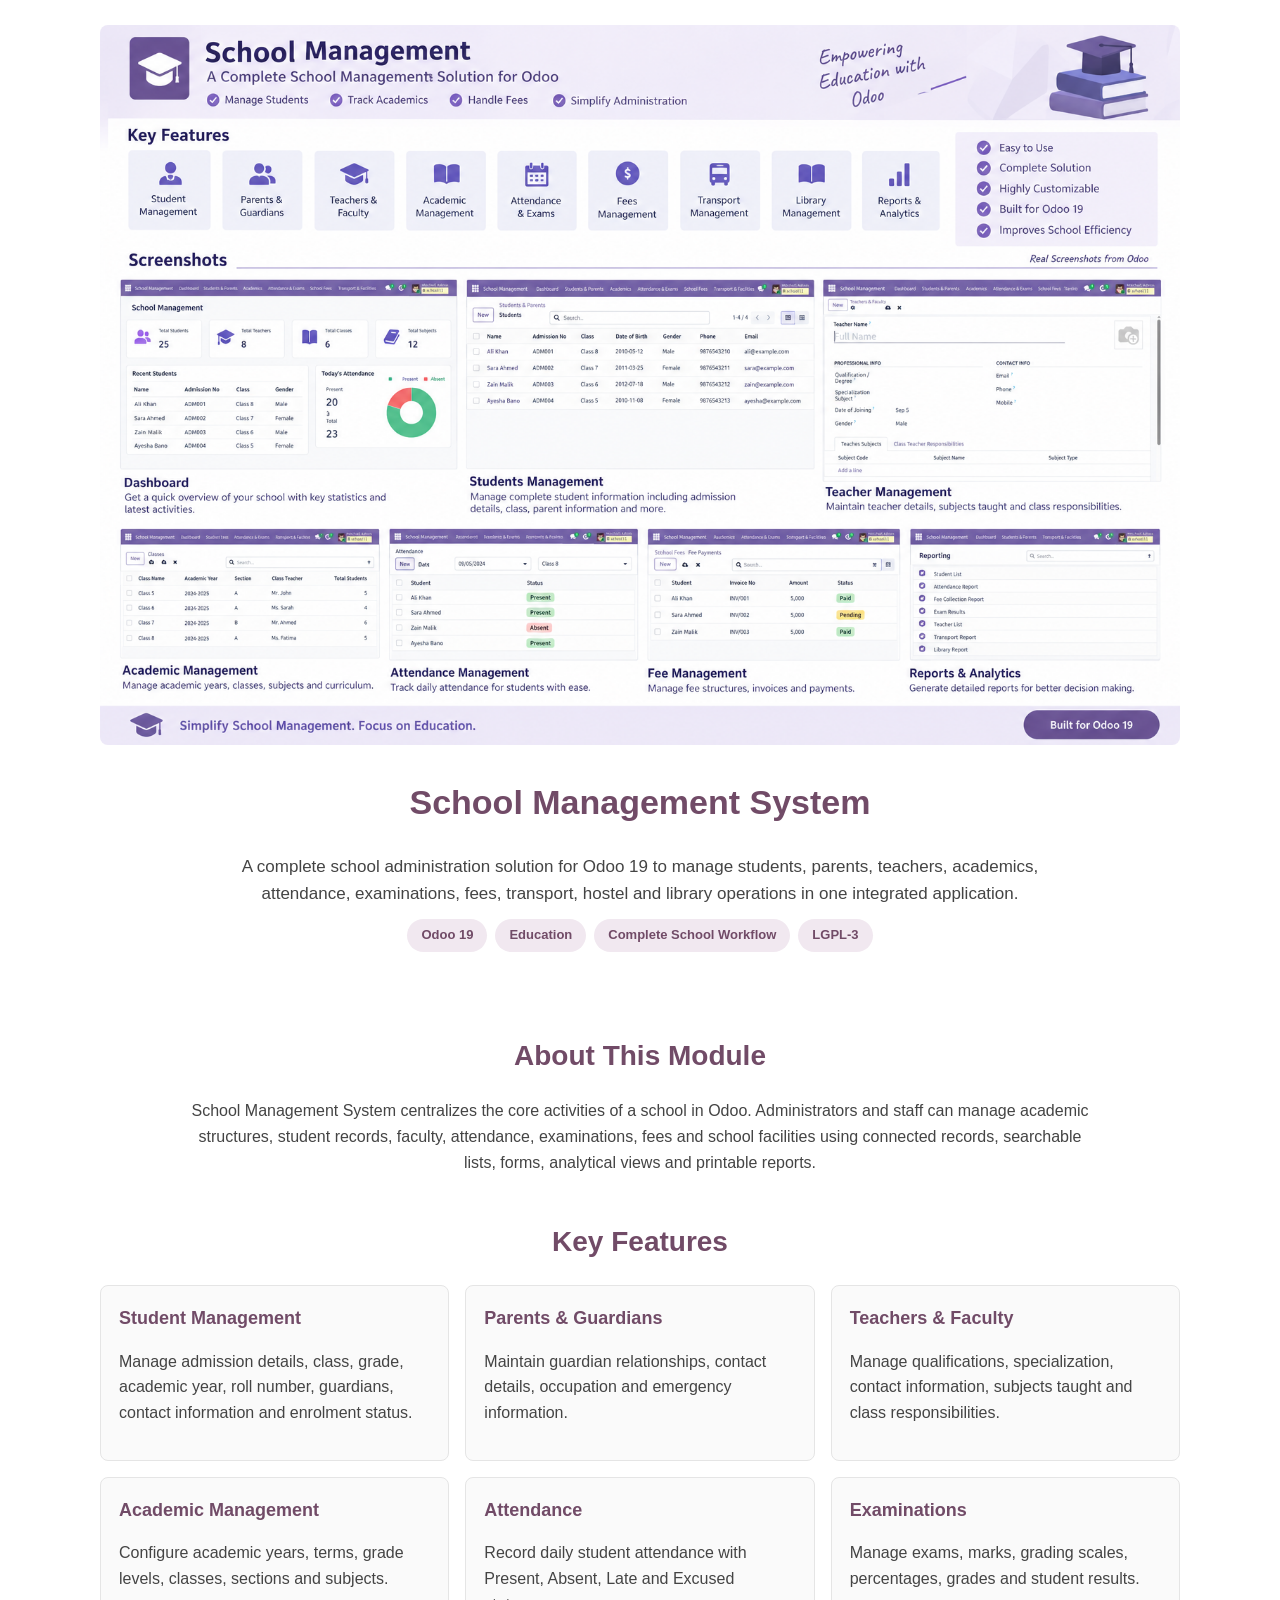
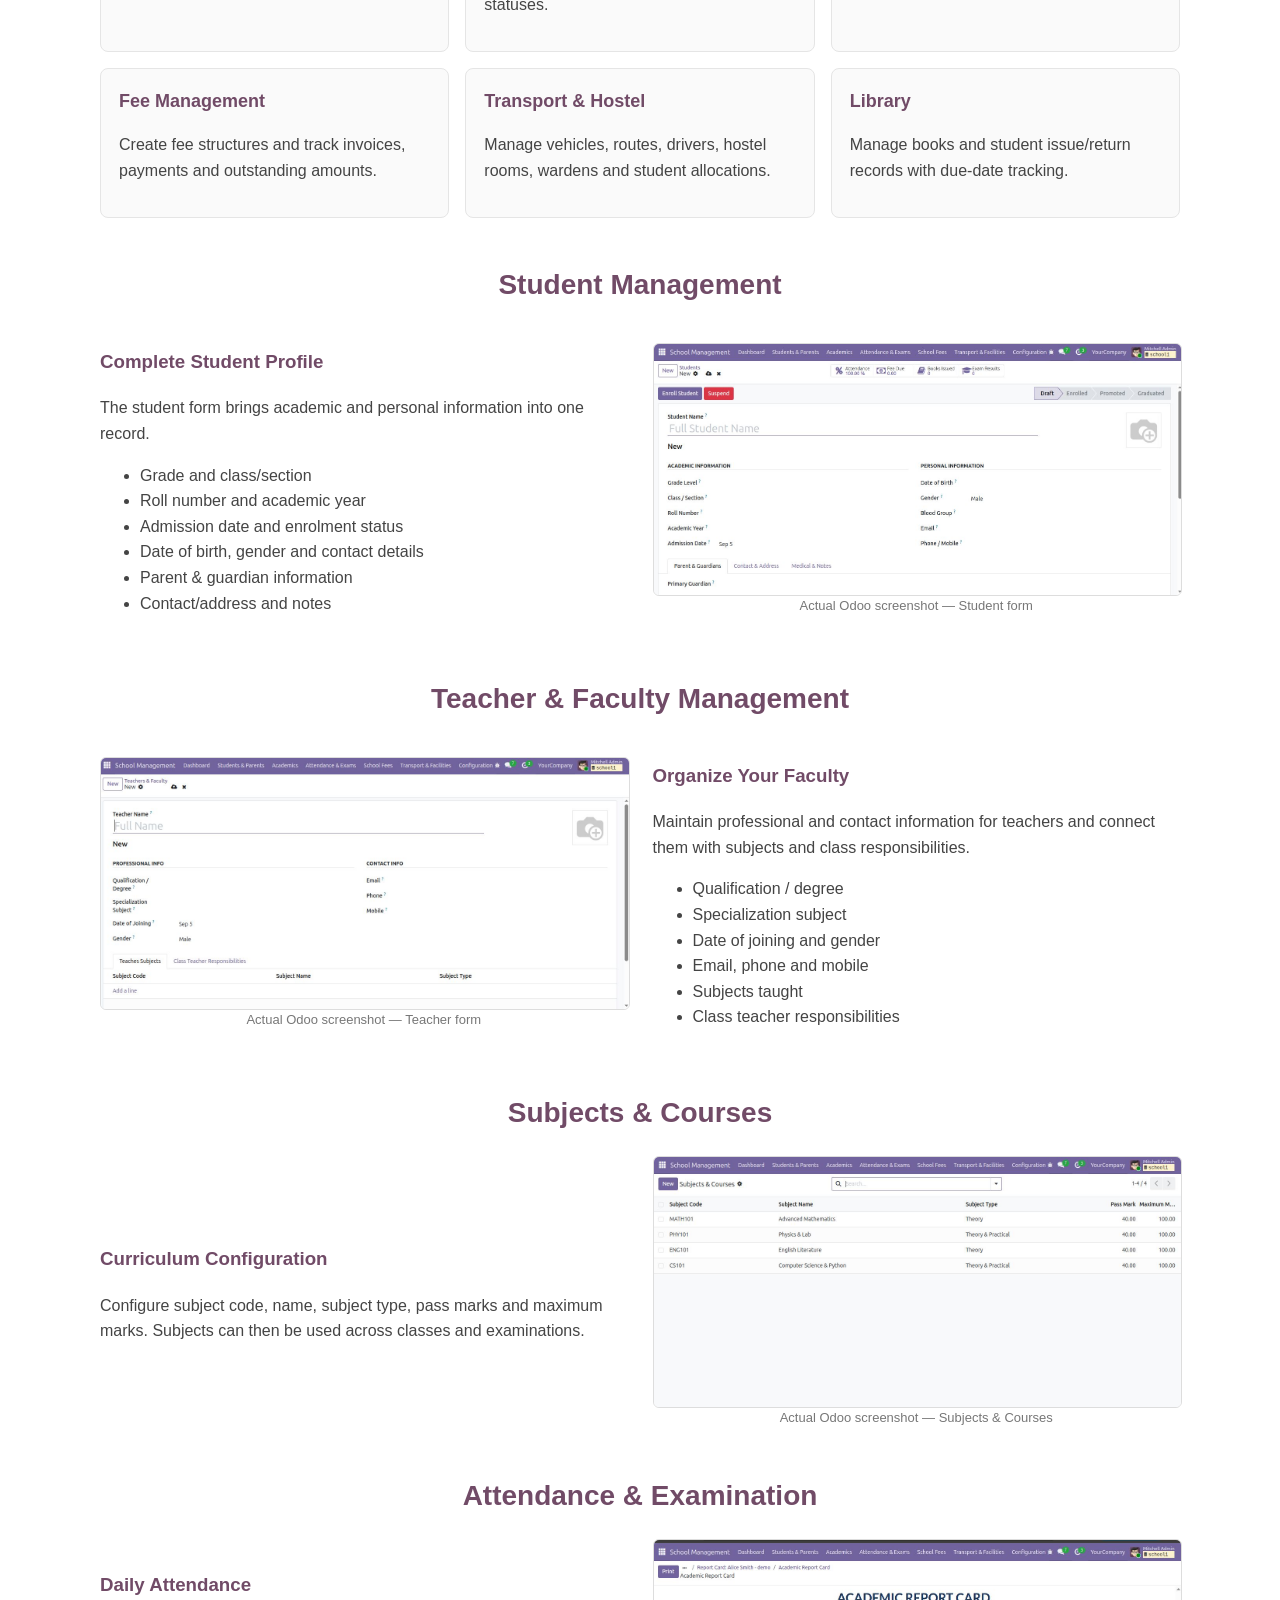
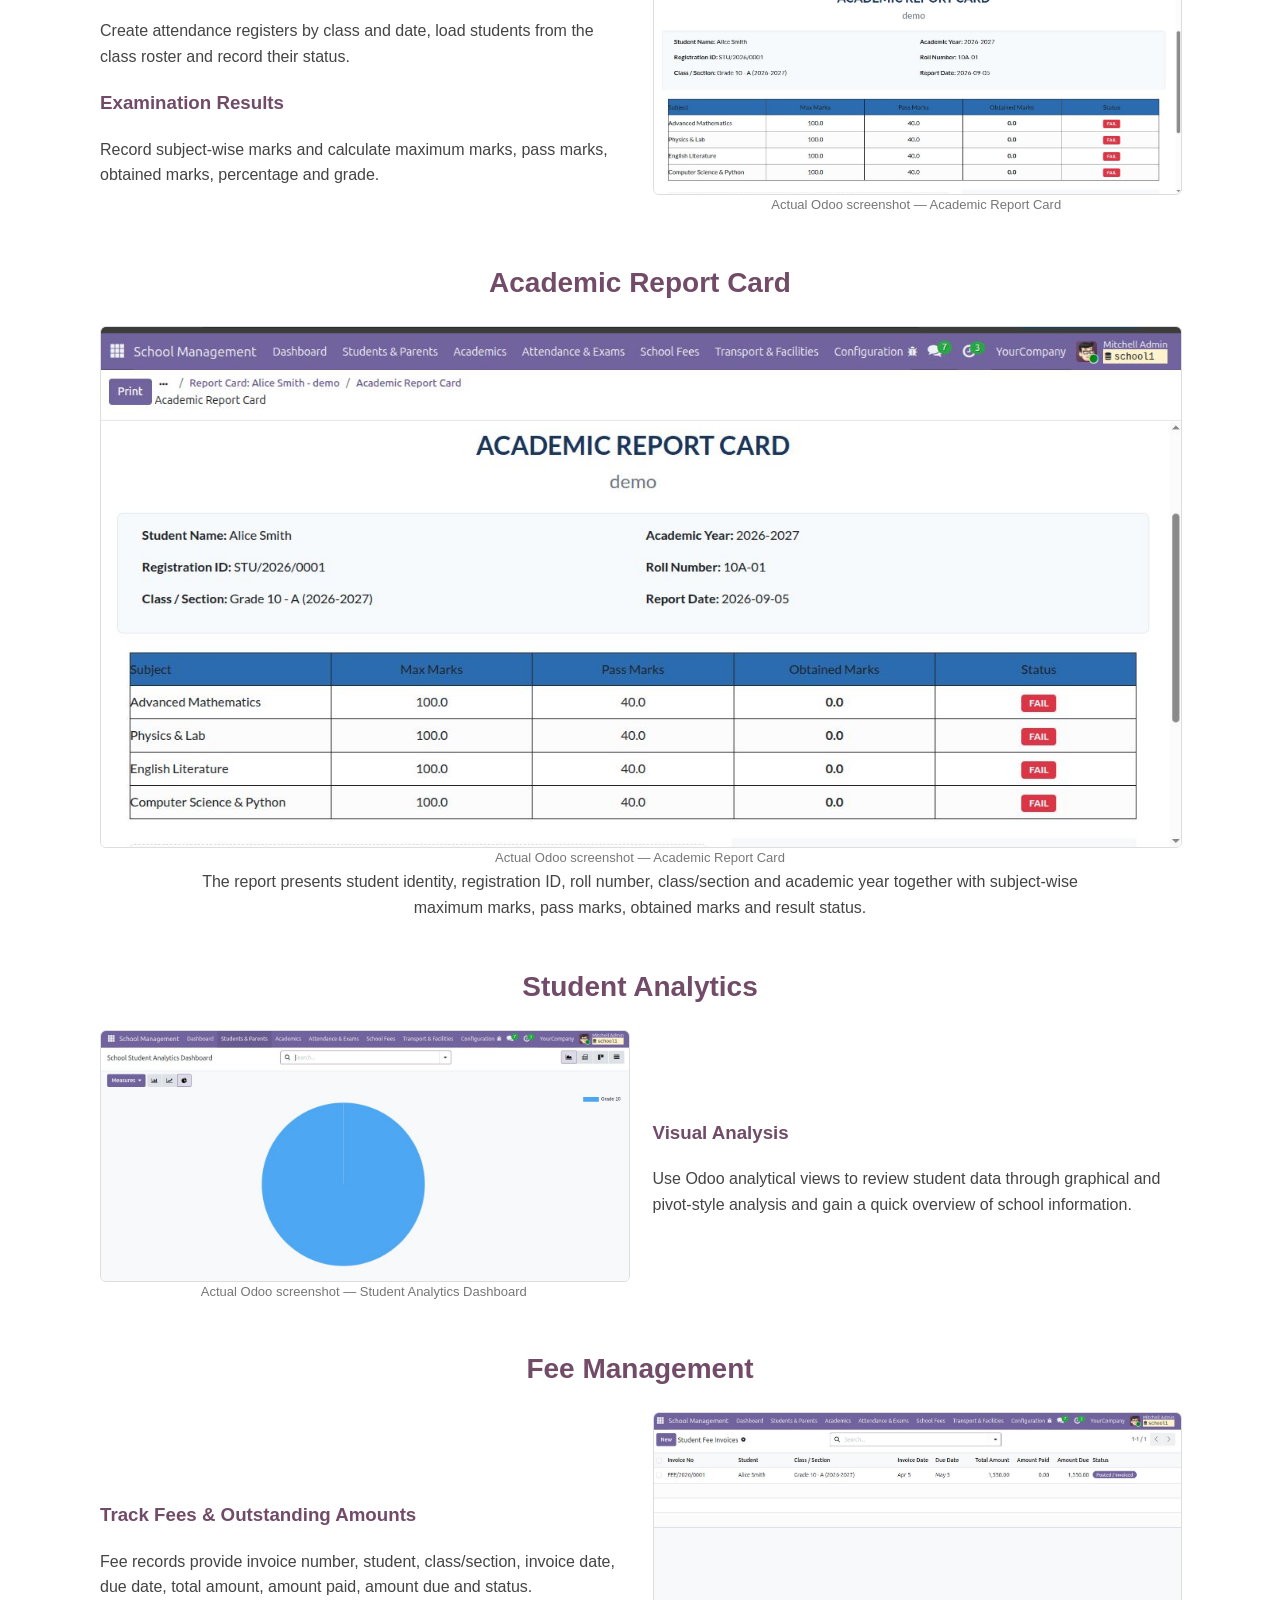
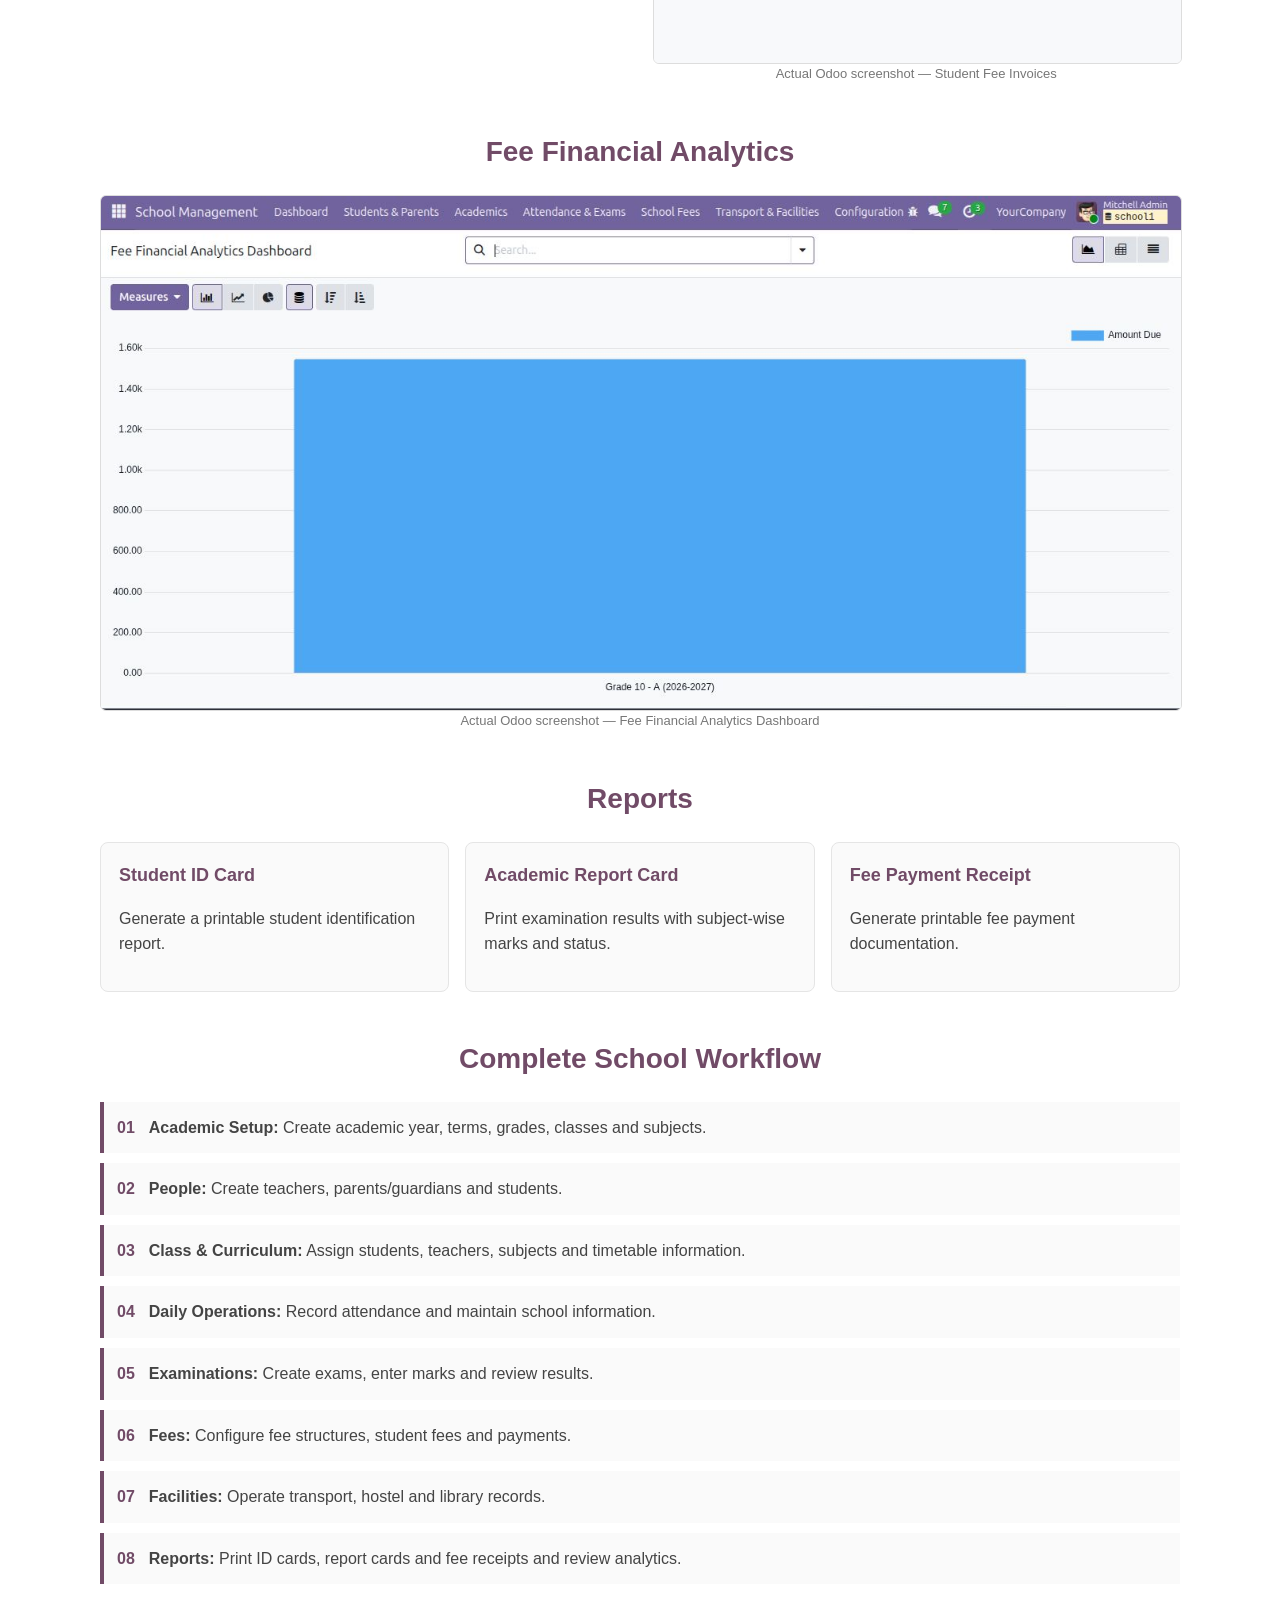
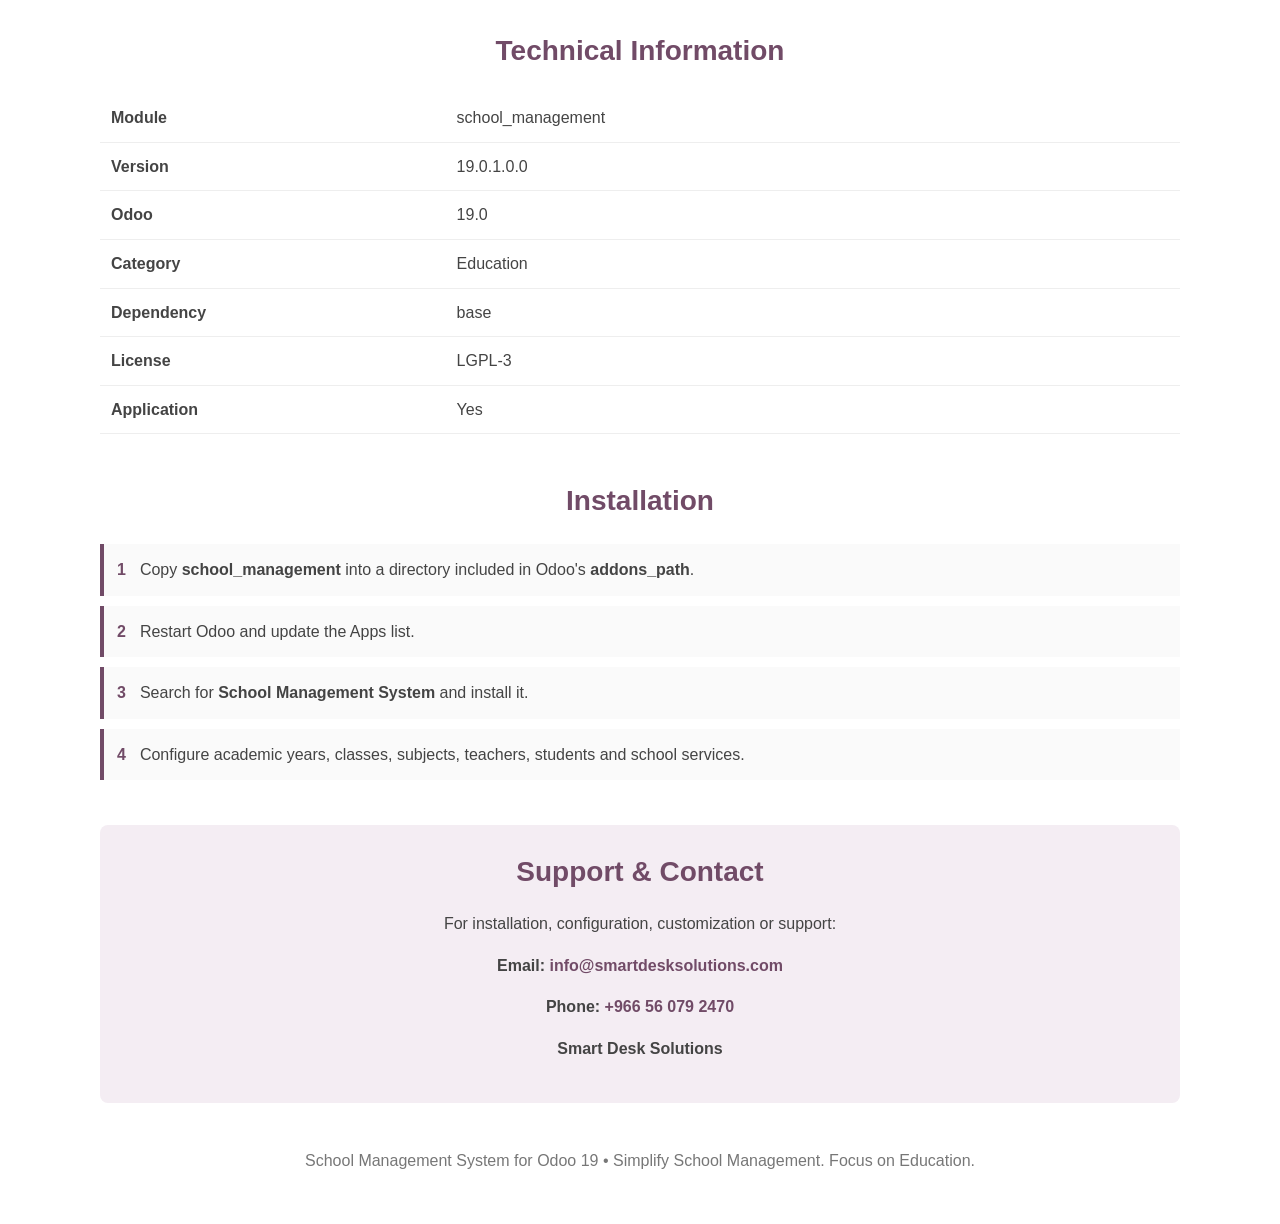
==== static/description/index.html @ 6a93946b "Update school management module" ====
<!DOCTYPE html>
<html><head><meta charset="UTF-8"><meta name="viewport" content="width=device-width,initial-scale=1">
<title>School Management System | Odoo 19</title>
<style>
body{margin:0;background:#fff;color:#444;font-family:Arial,sans-serif;line-height:1.6}.page{max-width:1080px;margin:auto;padding:0 18px}
.hero{text-align:center;padding:25px 0}.hero img{width:100%;border-radius:8px}.hero h1,h2,h3{color:#714b67}.hero h1{font-size:34px}.hero p{font-size:17px;max-width:850px;margin:auto}
.badge{display:inline-block;background:#f1e8f0;color:#714b67;padding:6px 14px;border-radius:20px;margin:12px 4px;font-weight:bold;font-size:13px}
h2{text-align:center;font-size:28px;margin:45px 0 20px}.intro{text-align:center;max-width:900px;margin:auto}
.grid{display:grid;grid-template-columns:repeat(3,1fr);gap:16px}.card{background:#fafafa;border:1px solid #e5e5e5;border-radius:8px;padding:18px}.card h3{font-size:18px;margin:0 0 6px}
.two{display:grid;grid-template-columns:1fr 1fr;gap:25px;align-items:center}.shot{width:100%;border:1px solid #ddd;border-radius:6px;display:block}.caption{text-align:center;color:#777;font-size:13px}
.step{display:flex;gap:14px;background:#fafafa;border-left:4px solid #714b67;padding:13px;margin:10px 0}.num{color:#714b67;font-weight:bold}
table{width:100%;border-collapse:collapse}td{padding:11px;border-bottom:1px solid #eee}td:first-child{font-weight:bold;width:32%}
.contact{background:#f4edf3;text-align:center;border-radius:8px;padding:25px;margin:45px 0}.contact a{color:#714b67;font-weight:bold;text-decoration:none}
@media(max-width:750px){.grid,.two{grid-template-columns:1fr}}
</style></head><body><div class="page">

<div class="hero">
<img src="banner.png" alt="School Management System">
<h1>School Management System</h1>
<p>A complete school administration solution for Odoo 19 to manage students, parents, teachers, academics, attendance, examinations, fees, transport, hostel and library operations in one integrated application.</p>
<span class="badge">Odoo 19</span><span class="badge">Education</span><span class="badge">Complete School Workflow</span><span class="badge">LGPL-3</span>
</div>

<h2>About This Module</h2>
<p class="intro">School Management System centralizes the core activities of a school in Odoo. Administrators and staff can manage academic structures, student records, faculty, attendance, examinations, fees and school facilities using connected records, searchable lists, forms, analytical views and printable reports.</p>

<h2>Key Features</h2>
<div class="grid">
<div class="card"><h3>Student Management</h3><p>Manage admission details, class, grade, academic year, roll number, guardians, contact information and enrolment status.</p></div>
<div class="card"><h3>Parents & Guardians</h3><p>Maintain guardian relationships, contact details, occupation and emergency information.</p></div>
<div class="card"><h3>Teachers & Faculty</h3><p>Manage qualifications, specialization, contact information, subjects taught and class responsibilities.</p></div>
<div class="card"><h3>Academic Management</h3><p>Configure academic years, terms, grade levels, classes, sections and subjects.</p></div>
<div class="card"><h3>Attendance</h3><p>Record daily student attendance with Present, Absent, Late and Excused statuses.</p></div>
<div class="card"><h3>Examinations</h3><p>Manage exams, marks, grading scales, percentages, grades and student results.</p></div>
<div class="card"><h3>Fee Management</h3><p>Create fee structures and track invoices, payments and outstanding amounts.</p></div>
<div class="card"><h3>Transport & Hostel</h3><p>Manage vehicles, routes, drivers, hostel rooms, wardens and student allocations.</p></div>
<div class="card"><h3>Library</h3><p>Manage books and student issue/return records with due-date tracking.</p></div>
</div>

<h2>Student Management</h2><div class="two"><div><h3>Complete Student Profile</h3><p>The student form brings academic and personal information into one record.</p><ul><li>Grade and class/section</li><li>Roll number and academic year</li><li>Admission date and enrolment status</li><li>Date of birth, gender and contact details</li><li>Parent & guardian information</li><li>Contact/address and notes</li></ul></div><div><img class="shot" src="images/student_form.png"><div class="caption">Actual Odoo screenshot — Student form</div></div></div>

<h2>Teacher & Faculty Management</h2><div class="two"><div><img class="shot" src="images/teacher_form.png"><div class="caption">Actual Odoo screenshot — Teacher form</div></div><div><h3>Organize Your Faculty</h3><p>Maintain professional and contact information for teachers and connect them with subjects and class responsibilities.</p><ul><li>Qualification / degree</li><li>Specialization subject</li><li>Date of joining and gender</li><li>Email, phone and mobile</li><li>Subjects taught</li><li>Class teacher responsibilities</li></ul></div></div>

<h2>Subjects & Courses</h2><div class="two"><div><h3>Curriculum Configuration</h3><p>Configure subject code, name, subject type, pass marks and maximum marks. Subjects can then be used across classes and examinations.</p></div><div><img class="shot" src="images/subjects.png"><div class="caption">Actual Odoo screenshot — Subjects & Courses</div></div></div>

<h2>Attendance & Examination</h2><div class="two"><div><h3>Daily Attendance</h3><p>Create attendance registers by class and date, load students from the class roster and record their status.</p><h3>Examination Results</h3><p>Record subject-wise marks and calculate maximum marks, pass marks, obtained marks, percentage and grade.</p></div><div><img class="shot" src="images/academic_report.png"><div class="caption">Actual Odoo screenshot — Academic Report Card</div></div></div>

<h2>Academic Report Card</h2><img class="shot" src="images/report_card.png"><div class="caption">Actual Odoo screenshot — Academic Report Card</div><p class="intro">The report presents student identity, registration ID, roll number, class/section and academic year together with subject-wise maximum marks, pass marks, obtained marks and result status.</p>

<h2>Student Analytics</h2><div class="two"><div><img class="shot" src="images/analytics.png"><div class="caption">Actual Odoo screenshot — Student Analytics Dashboard</div></div><div><h3>Visual Analysis</h3><p>Use Odoo analytical views to review student data through graphical and pivot-style analysis and gain a quick overview of school information.</p></div></div>

<h2>Fee Management</h2><div class="two"><div><h3>Track Fees & Outstanding Amounts</h3><p>Fee records provide invoice number, student, class/section, invoice date, due date, total amount, amount paid, amount due and status.</p></div><div><img class="shot" src="images/fee_statement.png"><div class="caption">Actual Odoo screenshot — Student Fee Invoices</div></div></div>

<h2>Fee Financial Analytics</h2><img class="shot" src="images/fee_dashboard.png"><div class="caption">Actual Odoo screenshot — Fee Financial Analytics Dashboard</div>

<h2>Reports</h2><div class="grid"><div class="card"><h3>Student ID Card</h3><p>Generate a printable student identification report.</p></div><div class="card"><h3>Academic Report Card</h3><p>Print examination results with subject-wise marks and status.</p></div><div class="card"><h3>Fee Payment Receipt</h3><p>Generate printable fee payment documentation.</p></div></div>

<h2>Complete School Workflow</h2>
<div class="step"><span class="num">01</span><div><b>Academic Setup:</b> Create academic year, terms, grades, classes and subjects.</div></div>
<div class="step"><span class="num">02</span><div><b>People:</b> Create teachers, parents/guardians and students.</div></div>
<div class="step"><span class="num">03</span><div><b>Class & Curriculum:</b> Assign students, teachers, subjects and timetable information.</div></div>
<div class="step"><span class="num">04</span><div><b>Daily Operations:</b> Record attendance and maintain school information.</div></div>
<div class="step"><span class="num">05</span><div><b>Examinations:</b> Create exams, enter marks and review results.</div></div>
<div class="step"><span class="num">06</span><div><b>Fees:</b> Configure fee structures, student fees and payments.</div></div>
<div class="step"><span class="num">07</span><div><b>Facilities:</b> Operate transport, hostel and library records.</div></div>
<div class="step"><span class="num">08</span><div><b>Reports:</b> Print ID cards, report cards and fee receipts and review analytics.</div></div>

<h2>Technical Information</h2><table>
<tr><td>Module</td><td>school_management</td></tr><tr><td>Version</td><td>19.0.1.0.0</td></tr><tr><td>Odoo</td><td>19.0</td></tr><tr><td>Category</td><td>Education</td></tr><tr><td>Dependency</td><td>base</td></tr><tr><td>License</td><td>LGPL-3</td></tr><tr><td>Application</td><td>Yes</td></tr></table>

<h2>Installation</h2><div class="step"><span class="num">1</span><div>Copy <b>school_management</b> into a directory included in Odoo's <b>addons_path</b>.</div></div><div class="step"><span class="num">2</span><div>Restart Odoo and update the Apps list.</div></div><div class="step"><span class="num">3</span><div>Search for <b>School Management System</b> and install it.</div></div><div class="step"><span class="num">4</span><div>Configure academic years, classes, subjects, teachers, students and school services.</div></div>

<div class="contact"><h2 style="margin:0 0 10px">Support & Contact</h2><p>For installation, configuration, customization or support:</p><p><b>Email:</b> <a href="mailto:info@smartdesksolutions.com">info@smartdesksolutions.com</a></p><p><b>Phone:</b> <a href="tel:+966560792470">+966 56 079 2470</a></p><p><b>Smart Desk Solutions</b></p></div>
<p style="text-align:center;color:#777;padding-bottom:35px">School Management System for Odoo 19 • Simplify School Management. Focus on Education.</p>
</div></body></html>
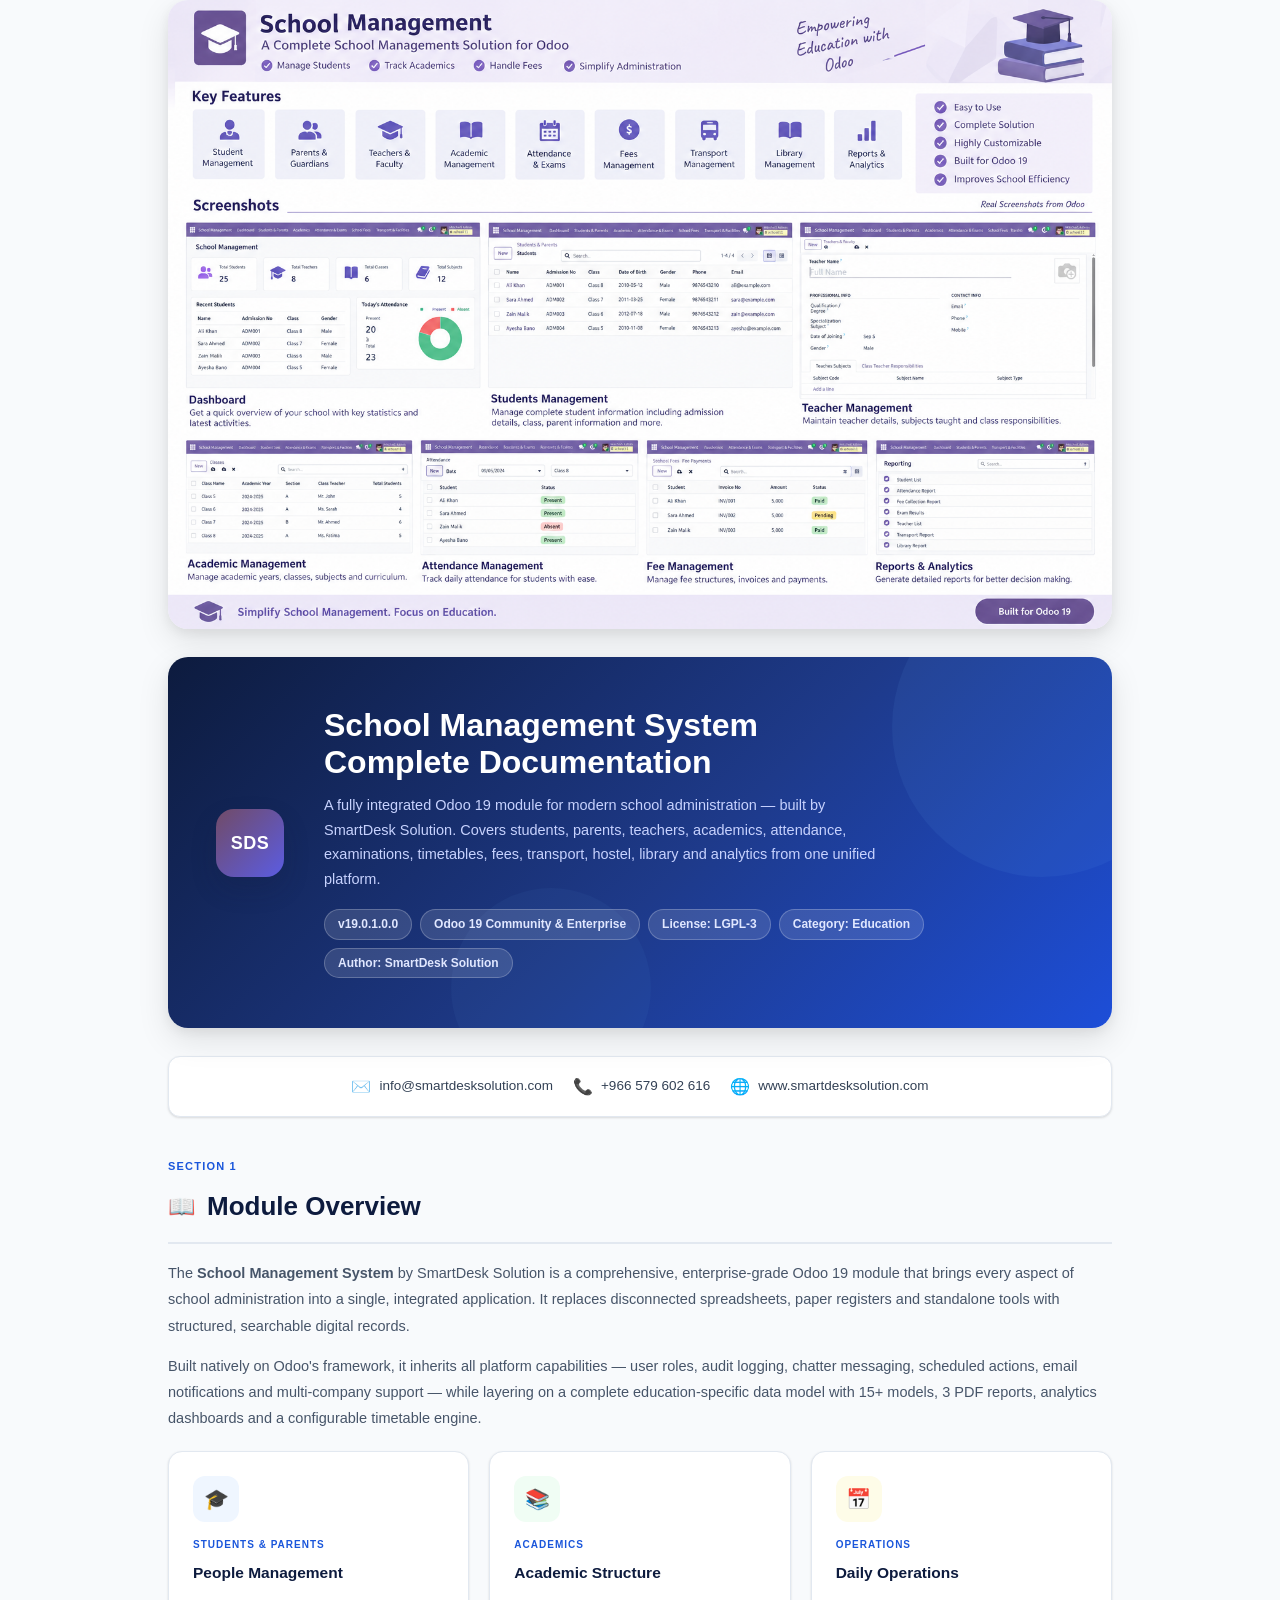
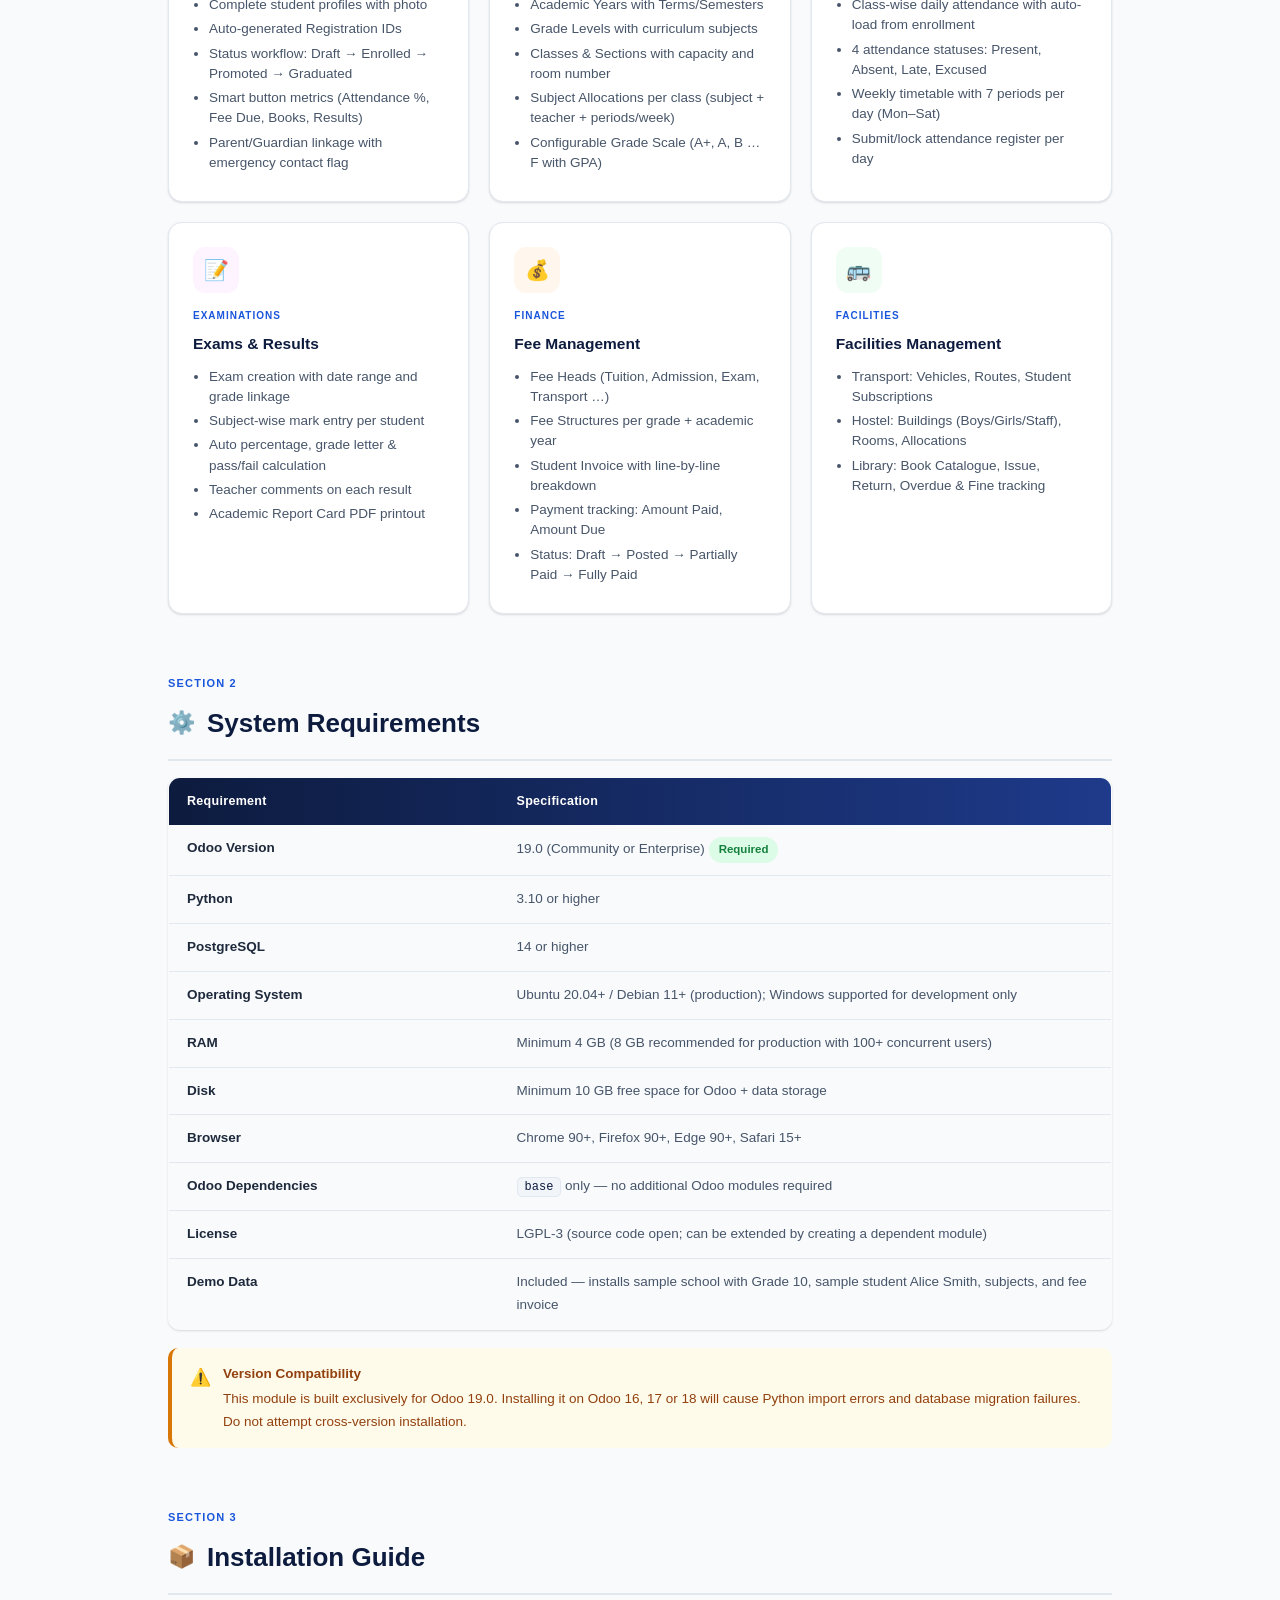
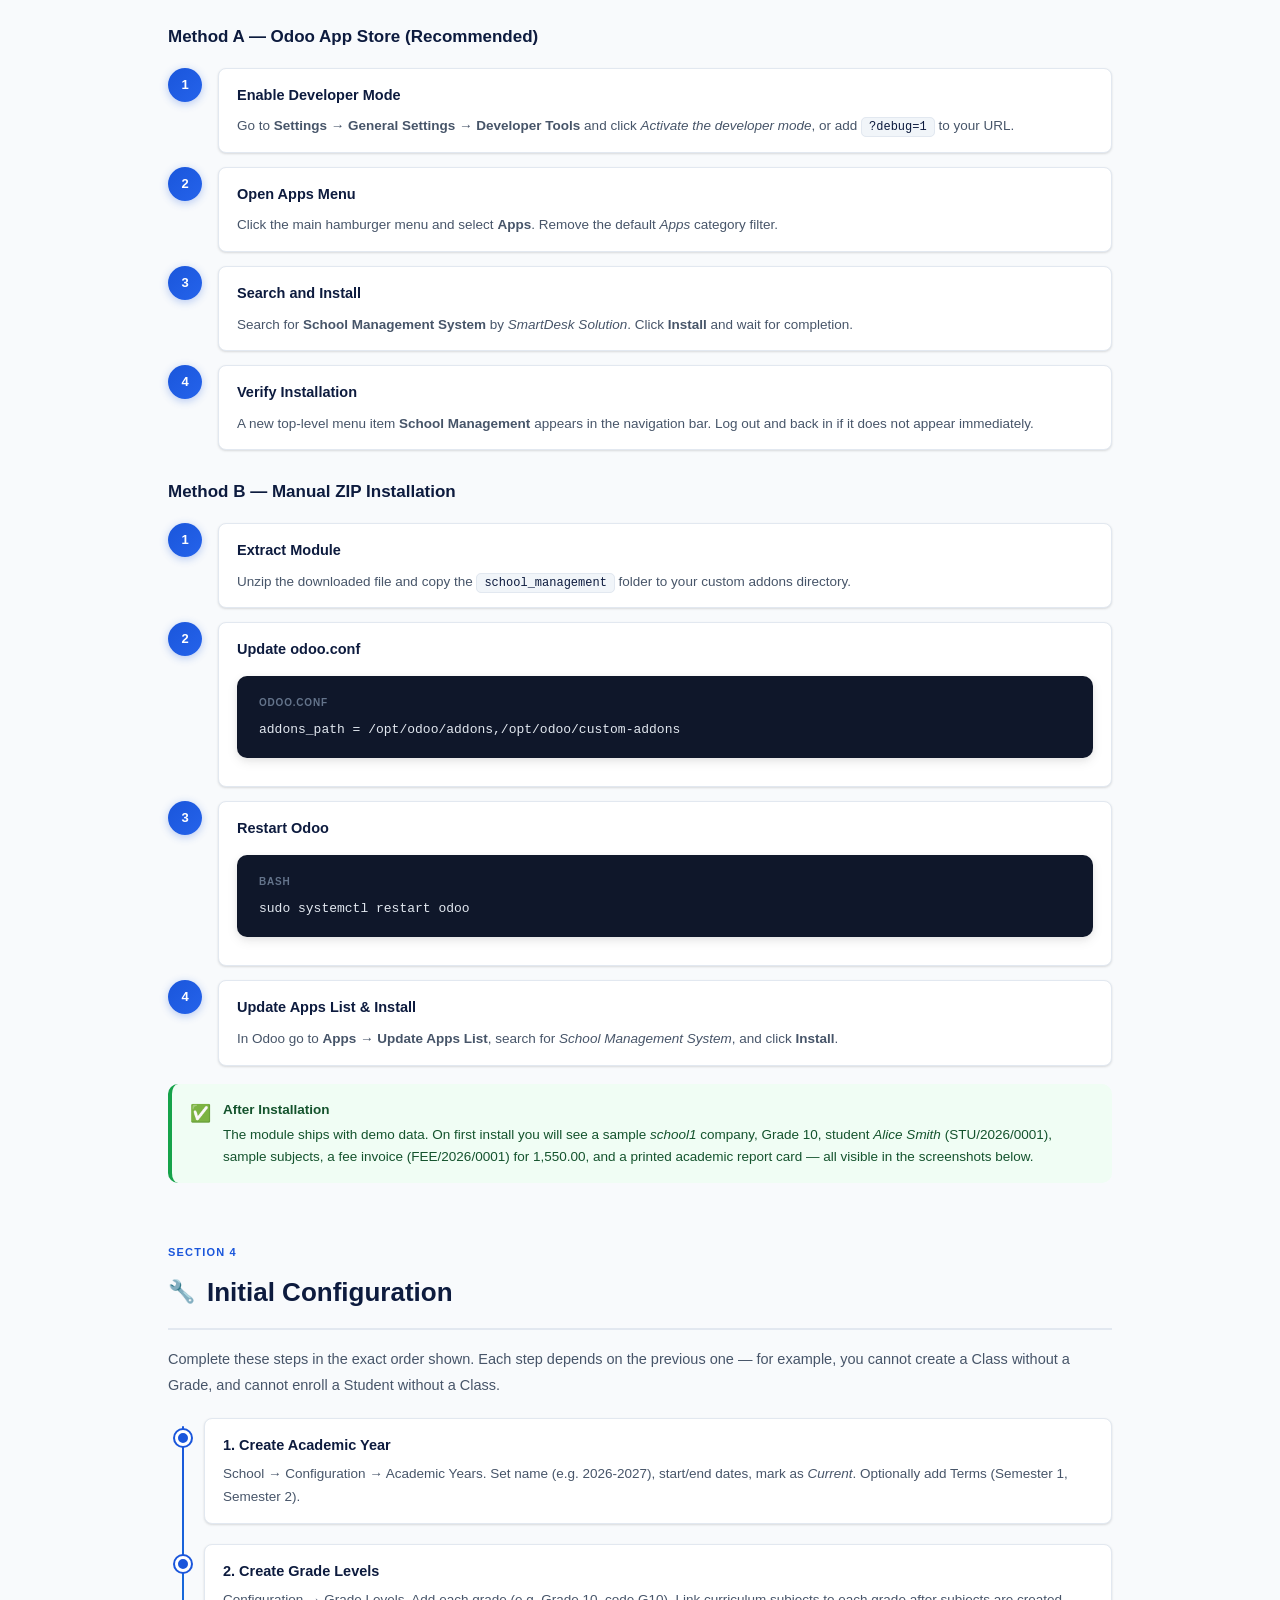
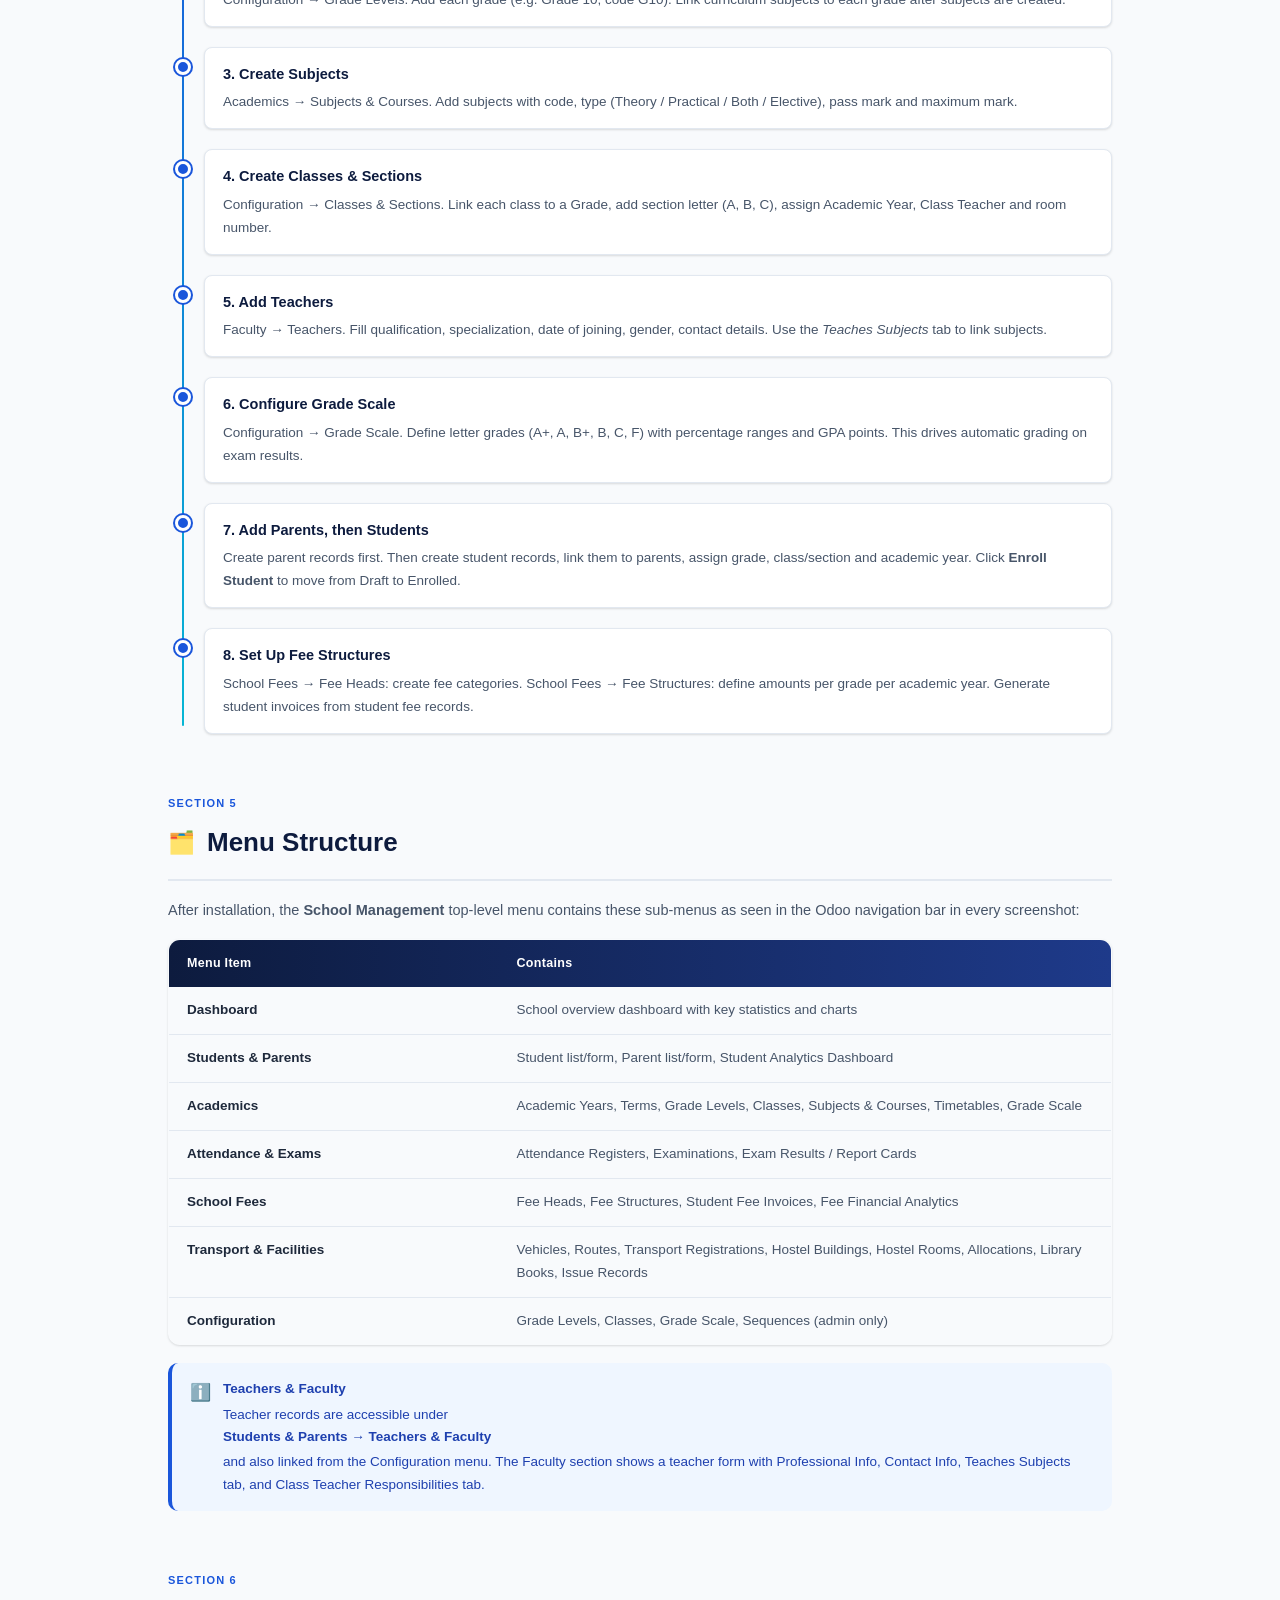
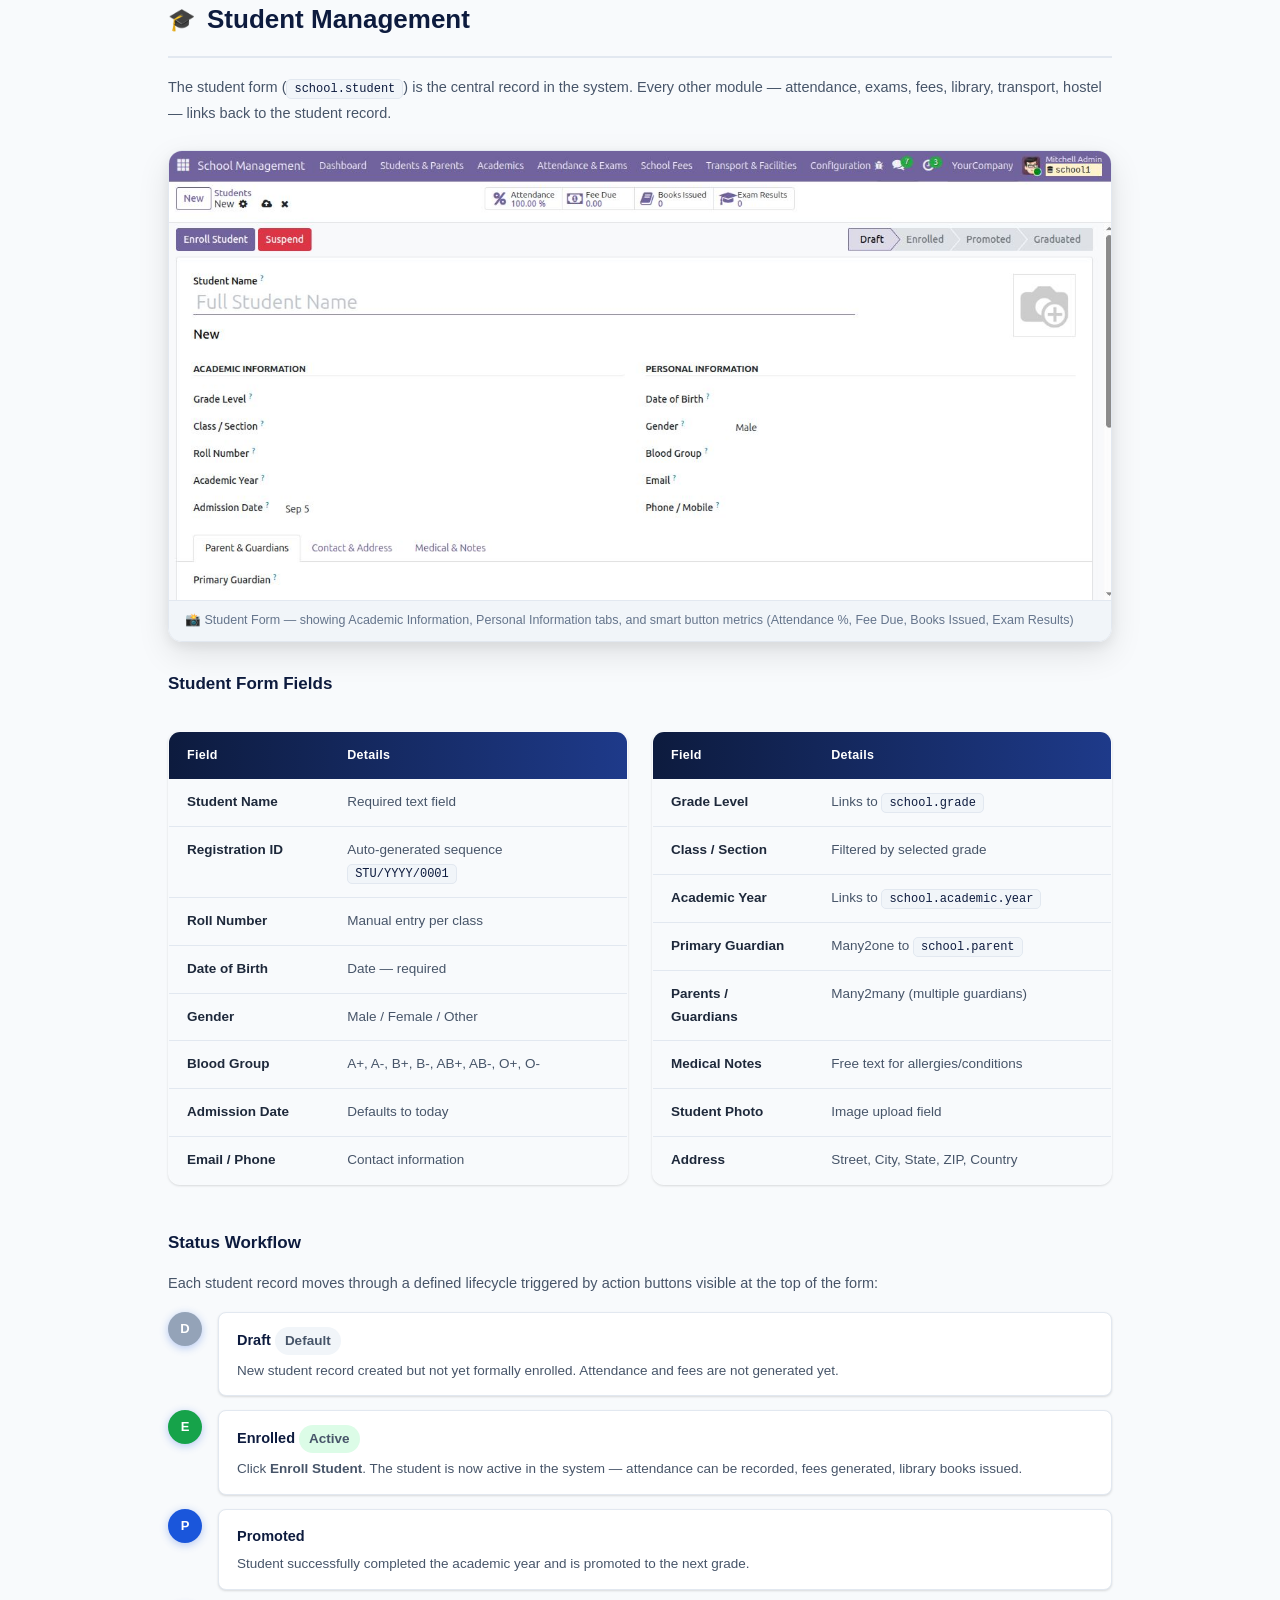
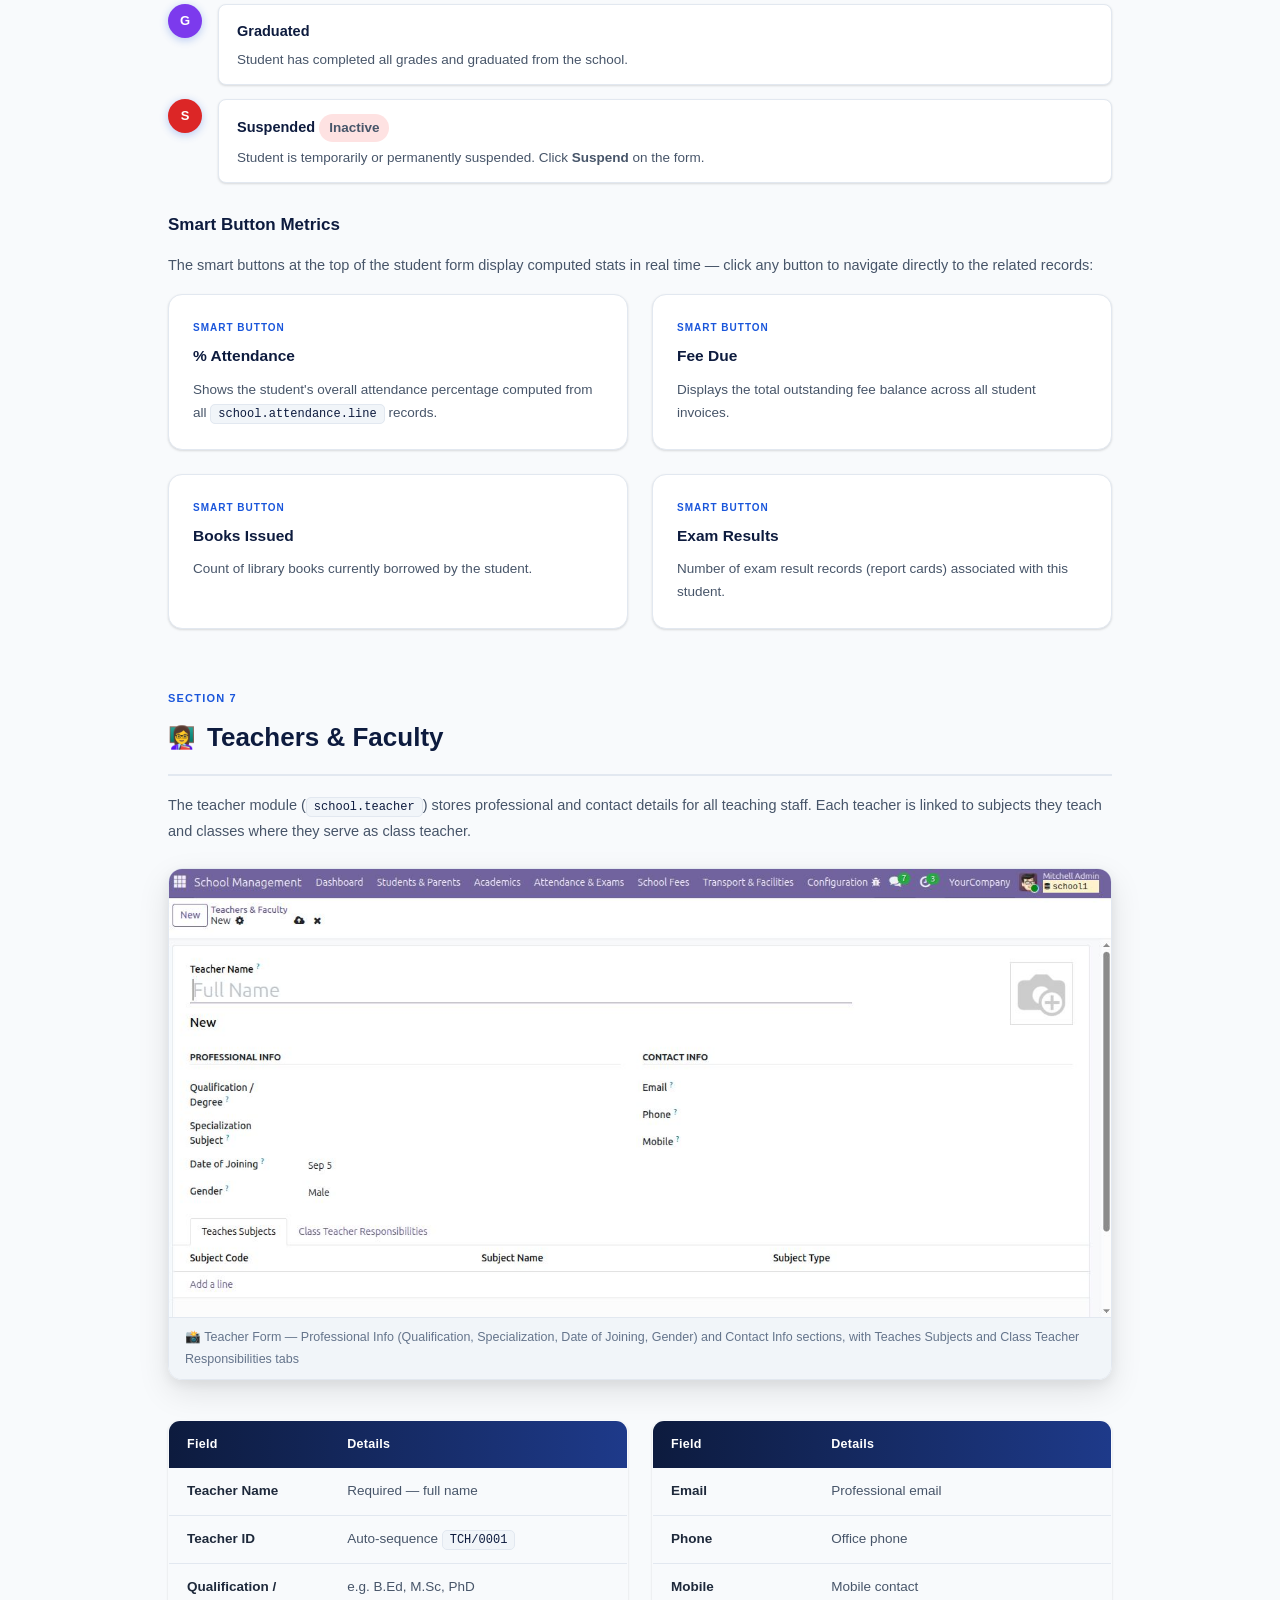
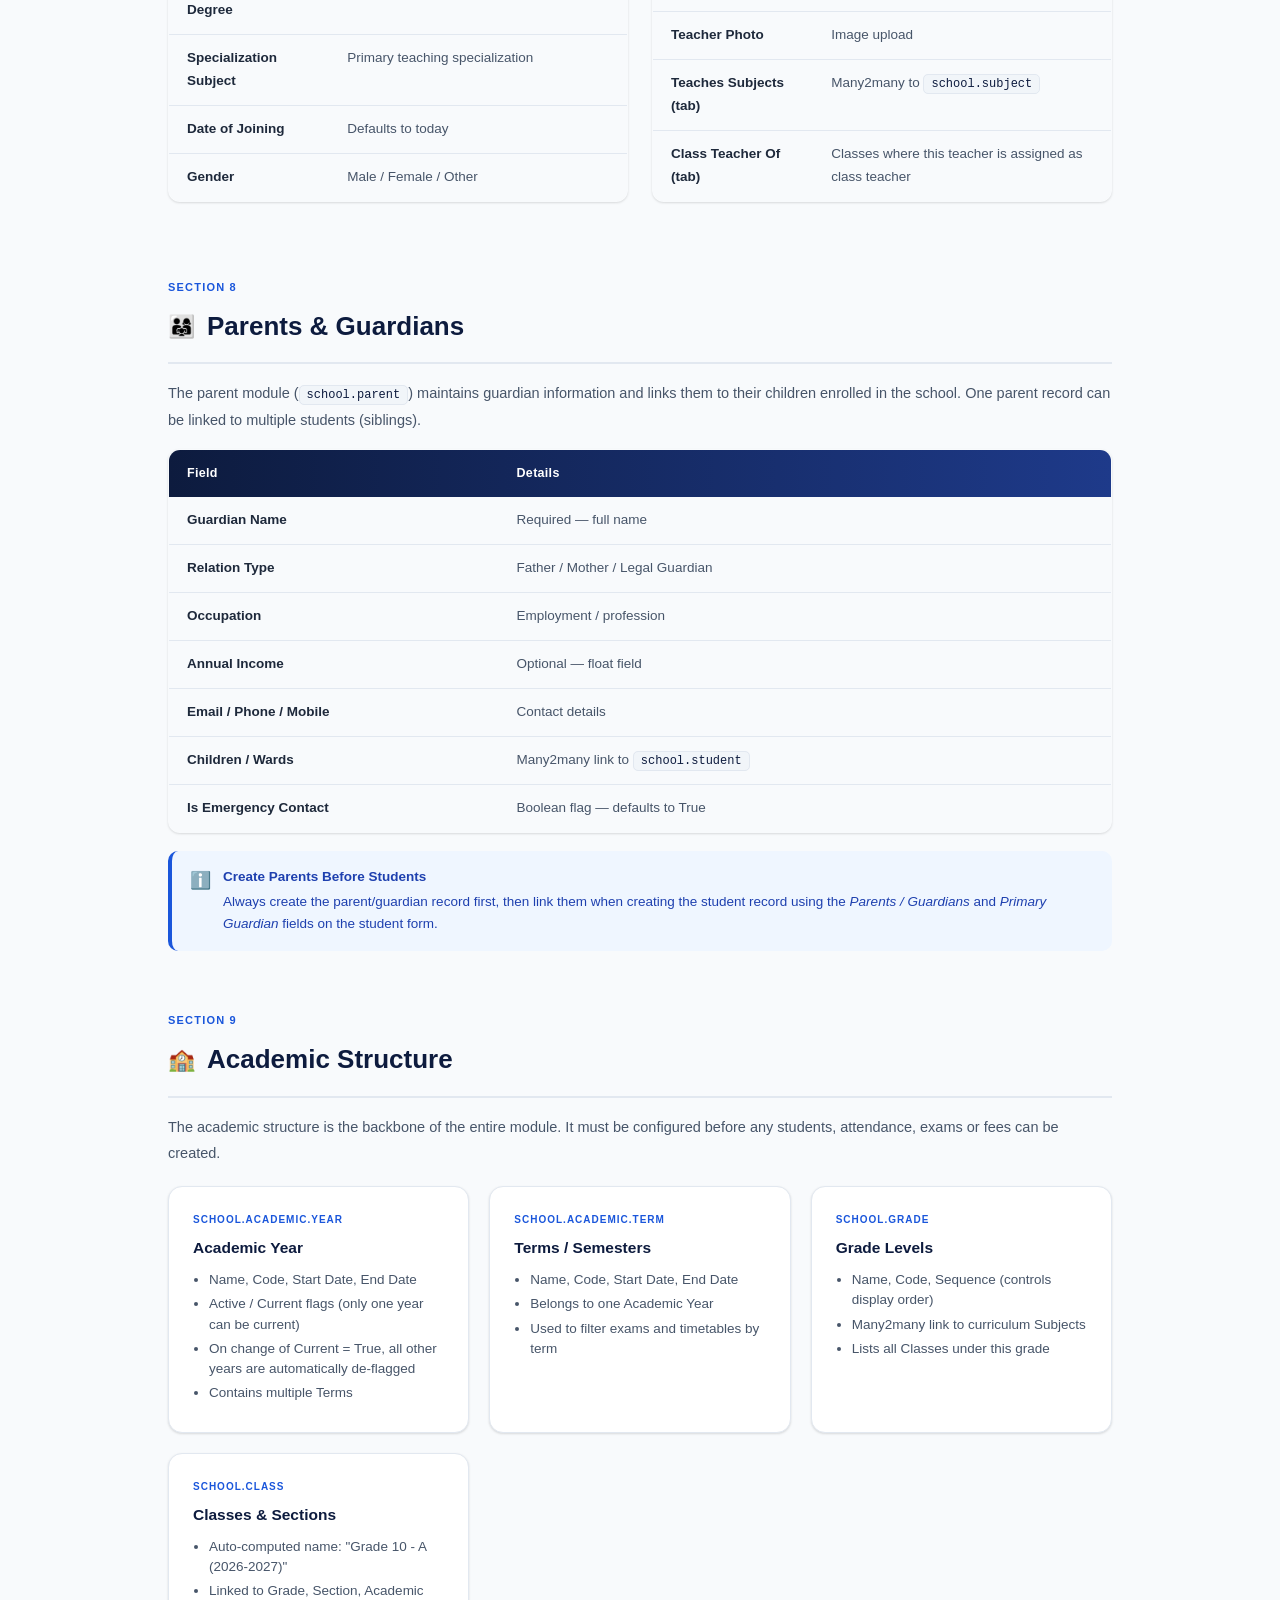
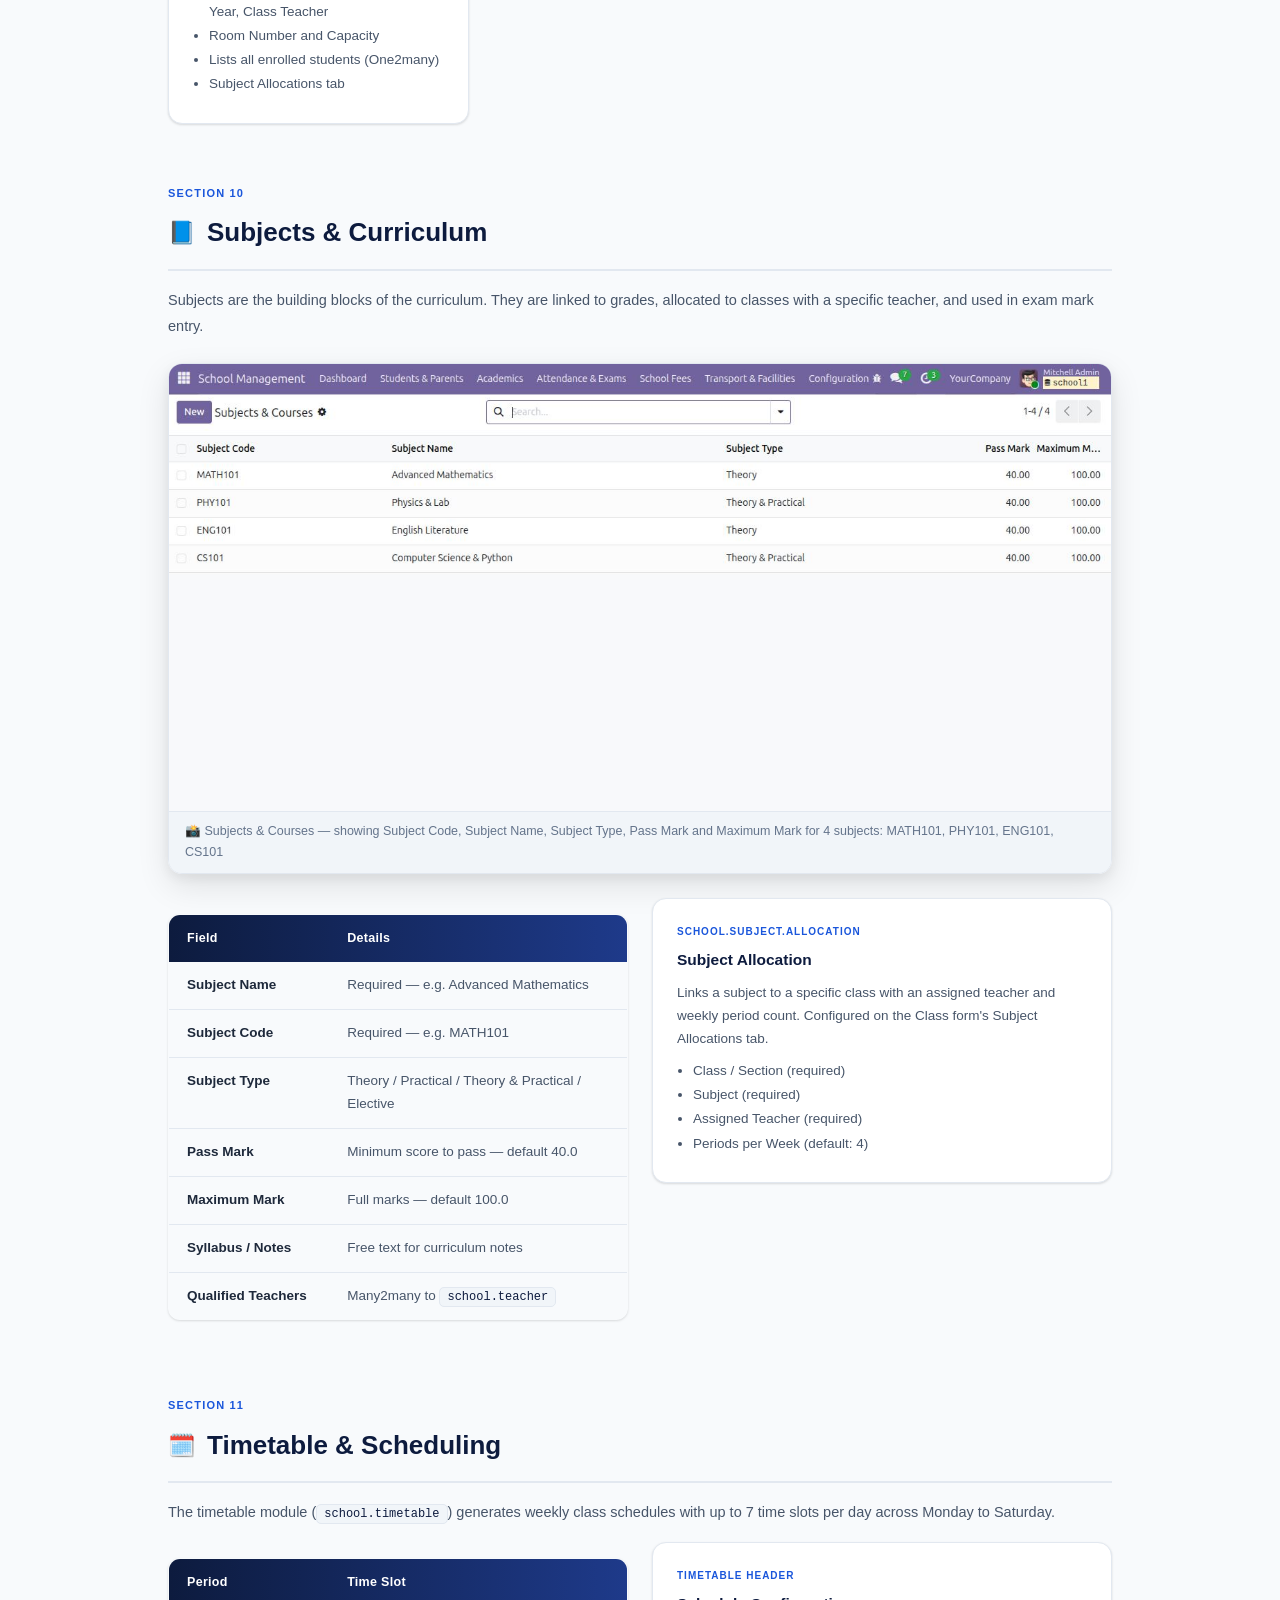
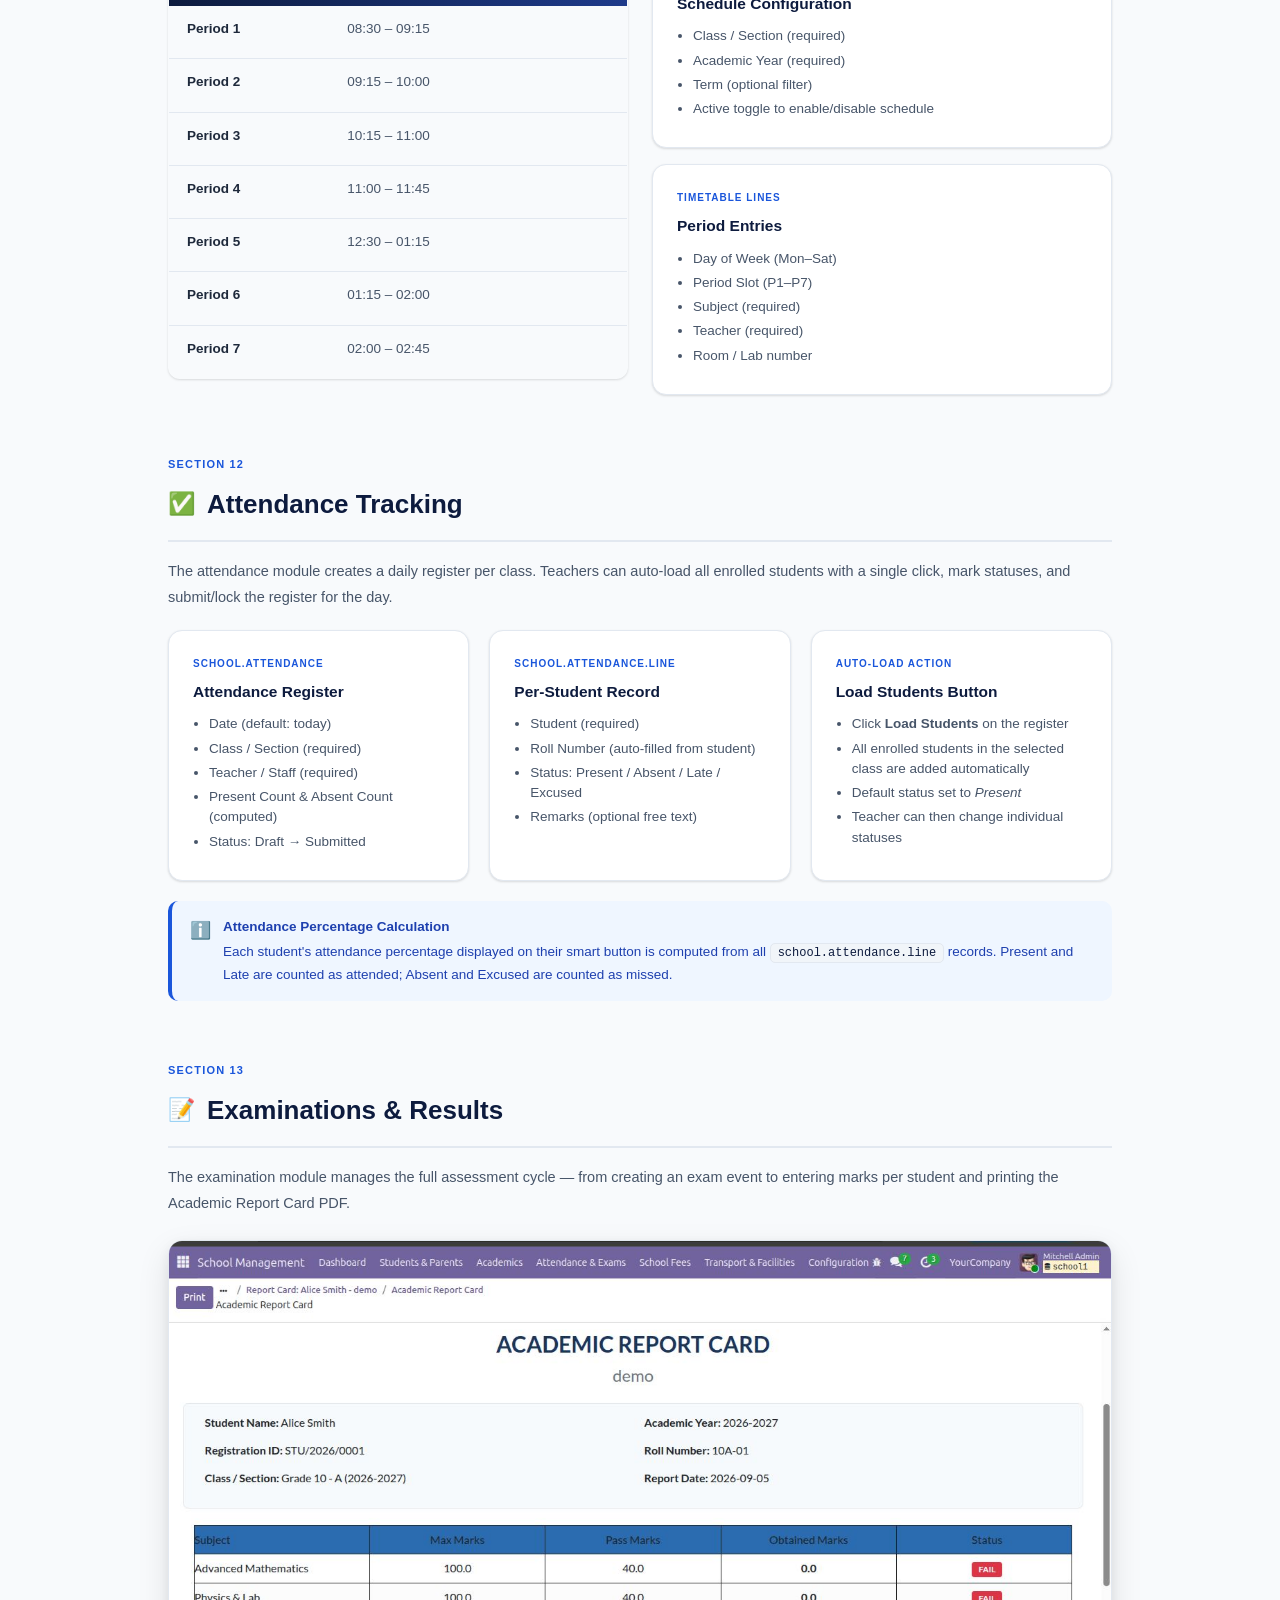
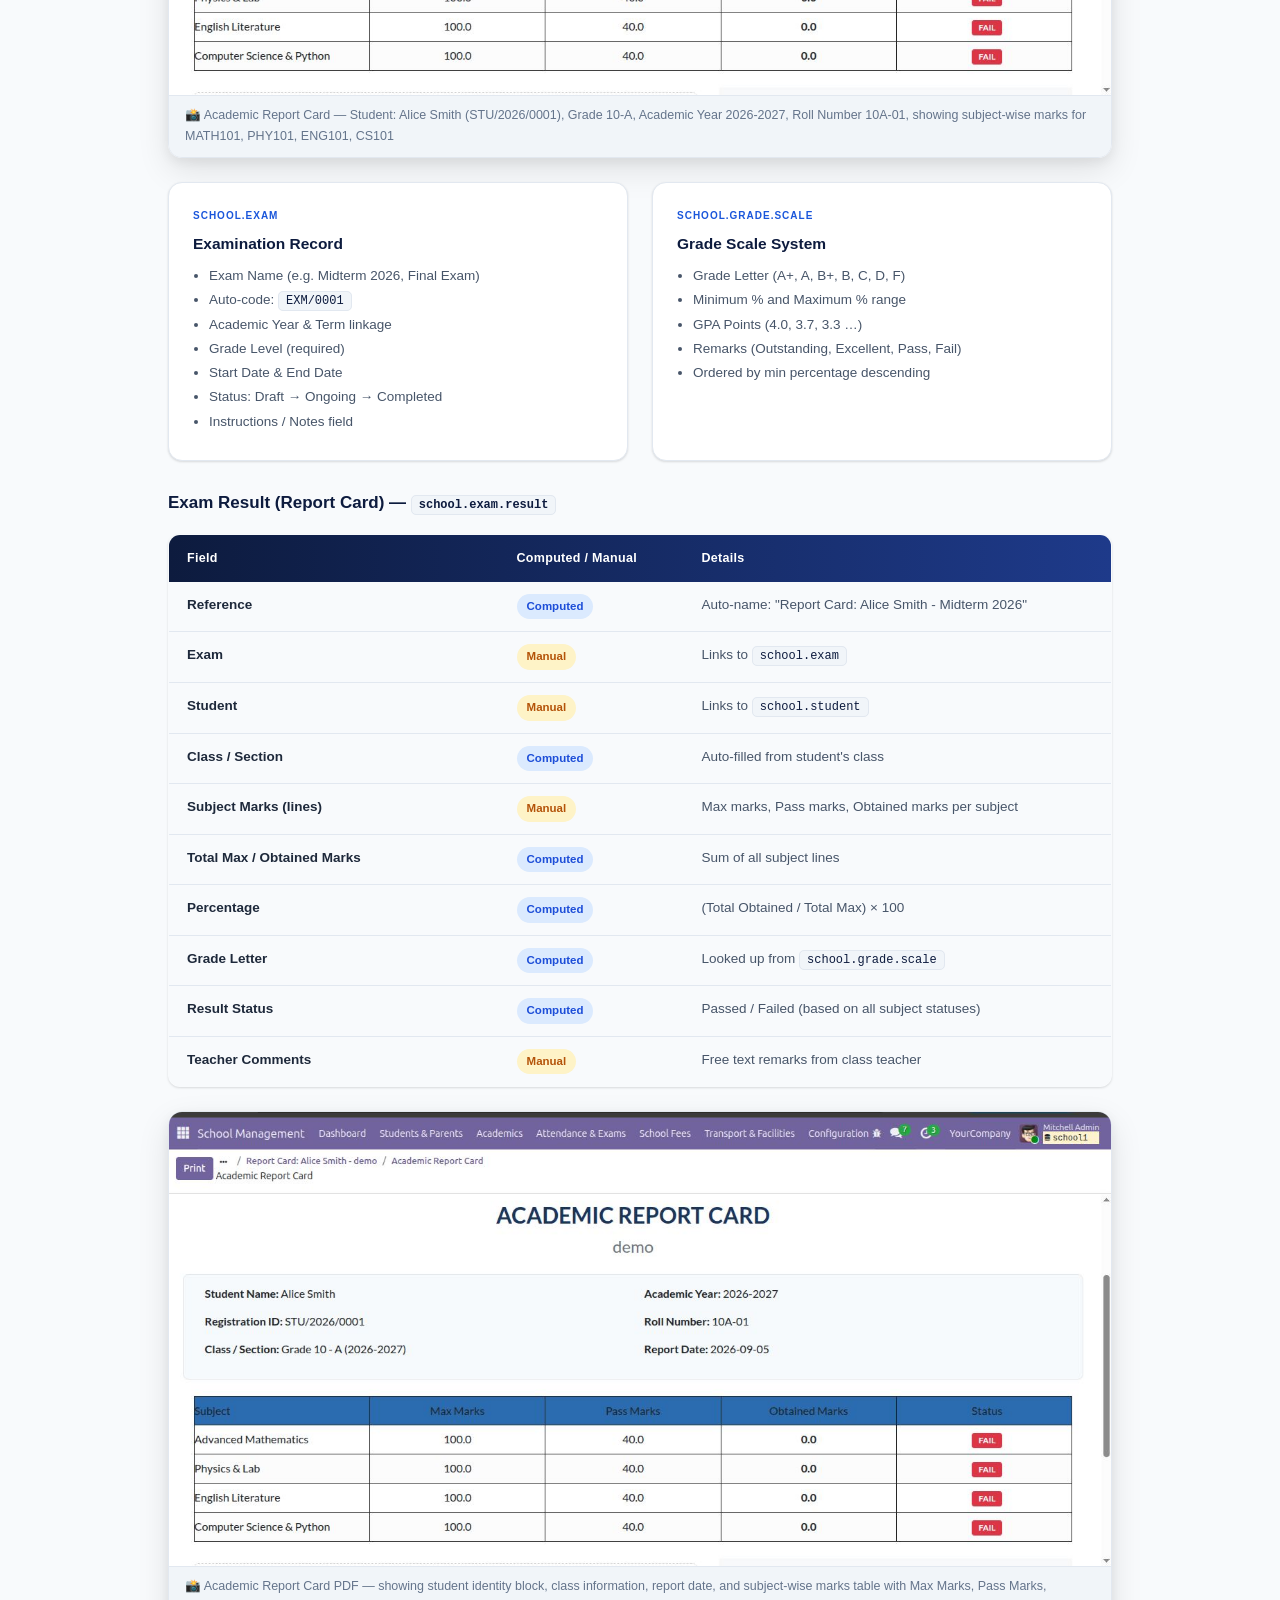
==== commit 933b712b: "Rename school management module" ====
--- a/static/description/index.html
+++ b/static/description/index.html
@@ -1,75 +1,2460 @@
 <!DOCTYPE html>
-<html><head><meta charset="UTF-8"><meta name="viewport" content="width=device-width,initial-scale=1">
-<title>School Management System | Odoo 19</title>
-<style>
-body{margin:0;background:#fff;color:#444;font-family:Arial,sans-serif;line-height:1.6}.page{max-width:1080px;margin:auto;padding:0 18px}
-.hero{text-align:center;padding:25px 0}.hero img{width:100%;border-radius:8px}.hero h1,h2,h3{color:#714b67}.hero h1{font-size:34px}.hero p{font-size:17px;max-width:850px;margin:auto}
-.badge{display:inline-block;background:#f1e8f0;color:#714b67;padding:6px 14px;border-radius:20px;margin:12px 4px;font-weight:bold;font-size:13px}
-h2{text-align:center;font-size:28px;margin:45px 0 20px}.intro{text-align:center;max-width:900px;margin:auto}
-.grid{display:grid;grid-template-columns:repeat(3,1fr);gap:16px}.card{background:#fafafa;border:1px solid #e5e5e5;border-radius:8px;padding:18px}.card h3{font-size:18px;margin:0 0 6px}
-.two{display:grid;grid-template-columns:1fr 1fr;gap:25px;align-items:center}.shot{width:100%;border:1px solid #ddd;border-radius:6px;display:block}.caption{text-align:center;color:#777;font-size:13px}
-.step{display:flex;gap:14px;background:#fafafa;border-left:4px solid #714b67;padding:13px;margin:10px 0}.num{color:#714b67;font-weight:bold}
-table{width:100%;border-collapse:collapse}td{padding:11px;border-bottom:1px solid #eee}td:first-child{font-weight:bold;width:32%}
-.contact{background:#f4edf3;text-align:center;border-radius:8px;padding:25px;margin:45px 0}.contact a{color:#714b67;font-weight:bold;text-decoration:none}
-@media(max-width:750px){.grid,.two{grid-template-columns:1fr}}
-</style></head><body><div class="page">
-
-<div class="hero">
-<img src="banner.png" alt="School Management System">
-<h1>School Management System</h1>
-<p>A complete school administration solution for Odoo 19 to manage students, parents, teachers, academics, attendance, examinations, fees, transport, hostel and library operations in one integrated application.</p>
-<span class="badge">Odoo 19</span><span class="badge">Education</span><span class="badge">Complete School Workflow</span><span class="badge">LGPL-3</span>
-</div>
-
-<h2>About This Module</h2>
-<p class="intro">School Management System centralizes the core activities of a school in Odoo. Administrators and staff can manage academic structures, student records, faculty, attendance, examinations, fees and school facilities using connected records, searchable lists, forms, analytical views and printable reports.</p>
-
-<h2>Key Features</h2>
-<div class="grid">
-<div class="card"><h3>Student Management</h3><p>Manage admission details, class, grade, academic year, roll number, guardians, contact information and enrolment status.</p></div>
-<div class="card"><h3>Parents & Guardians</h3><p>Maintain guardian relationships, contact details, occupation and emergency information.</p></div>
-<div class="card"><h3>Teachers & Faculty</h3><p>Manage qualifications, specialization, contact information, subjects taught and class responsibilities.</p></div>
-<div class="card"><h3>Academic Management</h3><p>Configure academic years, terms, grade levels, classes, sections and subjects.</p></div>
-<div class="card"><h3>Attendance</h3><p>Record daily student attendance with Present, Absent, Late and Excused statuses.</p></div>
-<div class="card"><h3>Examinations</h3><p>Manage exams, marks, grading scales, percentages, grades and student results.</p></div>
-<div class="card"><h3>Fee Management</h3><p>Create fee structures and track invoices, payments and outstanding amounts.</p></div>
-<div class="card"><h3>Transport & Hostel</h3><p>Manage vehicles, routes, drivers, hostel rooms, wardens and student allocations.</p></div>
-<div class="card"><h3>Library</h3><p>Manage books and student issue/return records with due-date tracking.</p></div>
-</div>
-
-<h2>Student Management</h2><div class="two"><div><h3>Complete Student Profile</h3><p>The student form brings academic and personal information into one record.</p><ul><li>Grade and class/section</li><li>Roll number and academic year</li><li>Admission date and enrolment status</li><li>Date of birth, gender and contact details</li><li>Parent & guardian information</li><li>Contact/address and notes</li></ul></div><div><img class="shot" src="images/student_form.png"><div class="caption">Actual Odoo screenshot — Student form</div></div></div>
-
-<h2>Teacher & Faculty Management</h2><div class="two"><div><img class="shot" src="images/teacher_form.png"><div class="caption">Actual Odoo screenshot — Teacher form</div></div><div><h3>Organize Your Faculty</h3><p>Maintain professional and contact information for teachers and connect them with subjects and class responsibilities.</p><ul><li>Qualification / degree</li><li>Specialization subject</li><li>Date of joining and gender</li><li>Email, phone and mobile</li><li>Subjects taught</li><li>Class teacher responsibilities</li></ul></div></div>
-
-<h2>Subjects & Courses</h2><div class="two"><div><h3>Curriculum Configuration</h3><p>Configure subject code, name, subject type, pass marks and maximum marks. Subjects can then be used across classes and examinations.</p></div><div><img class="shot" src="images/subjects.png"><div class="caption">Actual Odoo screenshot — Subjects & Courses</div></div></div>
-
-<h2>Attendance & Examination</h2><div class="two"><div><h3>Daily Attendance</h3><p>Create attendance registers by class and date, load students from the class roster and record their status.</p><h3>Examination Results</h3><p>Record subject-wise marks and calculate maximum marks, pass marks, obtained marks, percentage and grade.</p></div><div><img class="shot" src="images/academic_report.png"><div class="caption">Actual Odoo screenshot — Academic Report Card</div></div></div>
-
-<h2>Academic Report Card</h2><img class="shot" src="images/report_card.png"><div class="caption">Actual Odoo screenshot — Academic Report Card</div><p class="intro">The report presents student identity, registration ID, roll number, class/section and academic year together with subject-wise maximum marks, pass marks, obtained marks and result status.</p>
-
-<h2>Student Analytics</h2><div class="two"><div><img class="shot" src="images/analytics.png"><div class="caption">Actual Odoo screenshot — Student Analytics Dashboard</div></div><div><h3>Visual Analysis</h3><p>Use Odoo analytical views to review student data through graphical and pivot-style analysis and gain a quick overview of school information.</p></div></div>
-
-<h2>Fee Management</h2><div class="two"><div><h3>Track Fees & Outstanding Amounts</h3><p>Fee records provide invoice number, student, class/section, invoice date, due date, total amount, amount paid, amount due and status.</p></div><div><img class="shot" src="images/fee_statement.png"><div class="caption">Actual Odoo screenshot — Student Fee Invoices</div></div></div>
-
-<h2>Fee Financial Analytics</h2><img class="shot" src="images/fee_dashboard.png"><div class="caption">Actual Odoo screenshot — Fee Financial Analytics Dashboard</div>
-
-<h2>Reports</h2><div class="grid"><div class="card"><h3>Student ID Card</h3><p>Generate a printable student identification report.</p></div><div class="card"><h3>Academic Report Card</h3><p>Print examination results with subject-wise marks and status.</p></div><div class="card"><h3>Fee Payment Receipt</h3><p>Generate printable fee payment documentation.</p></div></div>
-
-<h2>Complete School Workflow</h2>
-<div class="step"><span class="num">01</span><div><b>Academic Setup:</b> Create academic year, terms, grades, classes and subjects.</div></div>
-<div class="step"><span class="num">02</span><div><b>People:</b> Create teachers, parents/guardians and students.</div></div>
-<div class="step"><span class="num">03</span><div><b>Class & Curriculum:</b> Assign students, teachers, subjects and timetable information.</div></div>
-<div class="step"><span class="num">04</span><div><b>Daily Operations:</b> Record attendance and maintain school information.</div></div>
-<div class="step"><span class="num">05</span><div><b>Examinations:</b> Create exams, enter marks and review results.</div></div>
-<div class="step"><span class="num">06</span><div><b>Fees:</b> Configure fee structures, student fees and payments.</div></div>
-<div class="step"><span class="num">07</span><div><b>Facilities:</b> Operate transport, hostel and library records.</div></div>
-<div class="step"><span class="num">08</span><div><b>Reports:</b> Print ID cards, report cards and fee receipts and review analytics.</div></div>
-
-<h2>Technical Information</h2><table>
-<tr><td>Module</td><td>school_management</td></tr><tr><td>Version</td><td>19.0.1.0.0</td></tr><tr><td>Odoo</td><td>19.0</td></tr><tr><td>Category</td><td>Education</td></tr><tr><td>Dependency</td><td>base</td></tr><tr><td>License</td><td>LGPL-3</td></tr><tr><td>Application</td><td>Yes</td></tr></table>
-
-<h2>Installation</h2><div class="step"><span class="num">1</span><div>Copy <b>school_management</b> into a directory included in Odoo's <b>addons_path</b>.</div></div><div class="step"><span class="num">2</span><div>Restart Odoo and update the Apps list.</div></div><div class="step"><span class="num">3</span><div>Search for <b>School Management System</b> and install it.</div></div><div class="step"><span class="num">4</span><div>Configure academic years, classes, subjects, teachers, students and school services.</div></div>
-
-<div class="contact"><h2 style="margin:0 0 10px">Support & Contact</h2><p>For installation, configuration, customization or support:</p><p><b>Email:</b> <a href="mailto:info@smartdesksolutions.com">info@smartdesksolutions.com</a></p><p><b>Phone:</b> <a href="tel:+966560792470">+966 56 079 2470</a></p><p><b>Smart Desk Solutions</b></p></div>
-<p style="text-align:center;color:#777;padding-bottom:35px">School Management System for Odoo 19 • Simplify School Management. Focus on Education.</p>
-</div></body></html>+<!DOCTYPE html>
+
+<html lang="en">
+
+<head>
+    <meta charset="utf-8" />
+    <meta content="width=device-width,initial-scale=1.0" name="viewport" />
+    <title>SDS School Management System | Odoo 19 Documentation</title>
+
+    <style>
+        * {
+            box-sizing: border-box;
+            margin: 0;
+            padding: 0
+        }
+
+        :root {
+            --navy: #0d1b3e;
+            --blue: #1a56db;
+            --blue-mid: #2563eb;
+            --blue-light: #eff6ff;
+            --blue-border: #bfdbfe;
+            --cyan: #06b6d4;
+            --purple: #714b67;
+            --purple-light: #f3eef1;
+            --green: #16a34a;
+            --green-light: #f0fdf4;
+            --amber: #d97706;
+            --amber-light: #fffbeb;
+            --red: #dc2626;
+            --gray-50: #f8fafc;
+            --gray-100: #f1f5f9;
+            --gray-200: #e2e8f0;
+            --gray-300: #cbd5e1;
+            --gray-400: #94a3b8;
+            --gray-500: #64748b;
+            --gray-600: #475569;
+            --gray-700: #334155;
+            --gray-800: #1e293b;
+            --white: #ffffff;
+            --shadow-sm: 0 1px 3px rgba(0, 0, 0, .08), 0 1px 2px rgba(0, 0, 0, .06);
+            --shadow-md: 0 4px 12px rgba(0, 0, 0, .08), 0 2px 6px rgba(0, 0, 0, .05);
+            --shadow-lg: 0 12px 32px rgba(0, 0, 0, .10), 0 4px 12px rgba(0, 0, 0, .06);
+            --radius: 14px;
+            --radius-sm: 8px;
+        }
+
+        html {
+            scroll-behavior: smooth
+        }
+
+        body {
+            font-family: 'Inter', sans-serif;
+            background: var(--gray-50);
+            color: var(--gray-800);
+            line-height: 1.7;
+            font-size: 15px
+        }
+
+        /* ─── LAYOUT ───────────────────────── */
+        .wrap {
+            max-width: 1000px;
+            margin: 0 auto;
+            padding: 0 28px 80px
+        }
+
+        /* ─── BANNER ───────────────────────── */
+        .banner-wrap {
+            width: 100%;
+            border-radius: 20px;
+            overflow: hidden;
+            box-shadow: var(--shadow-lg);
+            margin-bottom: 0
+        }
+
+        .banner-wrap img {
+            width: 100%;
+            height: auto;
+            display: block
+        }
+
+        /* ─── HEADER CARD ──────────────────── */
+        .header-card {
+            background: linear-gradient(135deg, var(--navy) 0%, #1e3a8a 55%, #1d4ed8 100%);
+            border-radius: 20px;
+            padding: 50px 48px;
+            margin: 28px 0;
+            display: flex;
+            align-items: center;
+            gap: 40px;
+            flex-wrap: wrap;
+            position: relative;
+            overflow: hidden;
+            box-shadow: var(--shadow-lg);
+        }
+
+        .header-card::before {
+            content: '';
+            position: absolute;
+            top: -80px;
+            right: -80px;
+            width: 300px;
+            height: 300px;
+            border-radius: 50%;
+            background: rgba(99, 179, 237, .08);
+            pointer-events: none;
+        }
+
+        .header-card::after {
+            content: '';
+            position: absolute;
+            bottom: -60px;
+            left: 30%;
+            width: 200px;
+            height: 200px;
+            border-radius: 50%;
+            background: rgba(99, 179, 237, .05);
+            pointer-events: none;
+        }
+
+        .header-logo img {
+            height: 68px;
+            width: auto;
+            position: relative;
+            z-index: 1
+        }
+
+        .header-text {
+            flex: 1;
+            min-width: 280px;
+            position: relative;
+            z-index: 1
+        }
+
+        .header-text h1 {
+            font-family: 'Poppins', sans-serif;
+            font-size: clamp(22px, 3.5vw, 32px);
+            font-weight: 900;
+            color: #fff;
+            line-height: 1.15;
+            margin-bottom: 12px
+        }
+
+        .header-text p {
+            color: #c7d2fe;
+            font-size: 14.5px;
+            line-height: 1.7;
+            max-width: 560px;
+            margin-bottom: 18px
+        }
+
+        .meta-row {
+            display: flex;
+            flex-wrap: wrap;
+            gap: 8px
+        }
+
+        .meta-chip {
+            background: rgba(255, 255, 255, .13);
+            border: 1px solid rgba(255, 255, 255, .22);
+            color: #e0e7ff;
+            padding: 4px 13px;
+            border-radius: 20px;
+            font-size: 12px;
+            font-weight: 600
+        }
+
+        /* ─── CONTACT BAR ──────────────────── */
+        .contact-bar {
+            background: var(--white);
+            border: 1px solid var(--gray-200);
+            border-radius: 12px;
+            padding: 16px 24px;
+            display: flex;
+            flex-wrap: wrap;
+            align-items: center;
+            justify-content: center;
+            gap: 20px;
+            margin-bottom: 40px;
+            box-shadow: var(--shadow-sm)
+        }
+
+        .contact-item {
+            display: flex;
+            align-items: center;
+            gap: 8px;
+            font-size: 13.5px;
+            color: var(--gray-700);
+            font-weight: 500;
+            text-decoration: none
+        }
+
+        .contact-item:hover {
+            color: var(--blue)
+        }
+
+        .contact-item .ci-icon {
+            font-size: 16px
+        }
+
+        /* ─── TOC ──────────────────────────── */
+        .toc-card {
+            background: var(--white);
+            border: 1px solid var(--gray-200);
+            border-radius: var(--radius);
+            padding: 30px 34px;
+            margin-bottom: 44px;
+            box-shadow: var(--shadow-sm)
+        }
+
+        .toc-card h2 {
+            font-size: 15px;
+            font-weight: 700;
+            color: var(--navy);
+            margin-bottom: 16px;
+            padding-bottom: 12px;
+            border-bottom: 2px solid var(--gray-200);
+            display: flex;
+            align-items: center;
+            gap: 8px
+        }
+
+        .toc-grid {
+            display: grid;
+            grid-template-columns: 1fr 1fr;
+            gap: 6px 32px
+        }
+
+        .toc-grid li {
+            font-size: 13.5px;
+            list-style: none;
+            padding: 4px 0;
+            border-bottom: 1px dashed var(--gray-200)
+        }
+
+        .toc-grid li a {
+            color: var(--blue);
+            text-decoration: none;
+            font-weight: 500;
+            display: flex;
+            align-items: center;
+            gap: 8px
+        }
+
+        .toc-grid li a:hover {
+            color: var(--navy)
+        }
+
+        .toc-num {
+            display: inline-flex;
+            align-items: center;
+            justify-content: center;
+            width: 20px;
+            height: 20px;
+            background: var(--blue-light);
+            color: var(--blue);
+            border-radius: 50%;
+            font-size: 11px;
+            font-weight: 700;
+            flex-shrink: 0
+        }
+
+        /* ─── SECTIONS ─────────────────────── */
+        .doc-section {
+            margin-bottom: 60px;
+            scroll-margin-top: 20px
+        }
+
+        .section-label {
+            font-size: 11px;
+            font-weight: 700;
+            color: var(--blue);
+            letter-spacing: 1.2px;
+            text-transform: uppercase;
+            margin-bottom: 8px
+        }
+
+        h2.sec-title {
+            font-family: 'Poppins', sans-serif;
+            font-size: clamp(20px, 3vw, 26px);
+            font-weight: 800;
+            color: var(--navy);
+            margin-bottom: 16px;
+            padding-bottom: 14px;
+            border-bottom: 2px solid var(--gray-200);
+            display: flex;
+            align-items: center;
+            gap: 12px
+        }
+
+        h2.sec-title .si {
+            font-size: 22px
+        }
+
+        h3.sub-title {
+            font-family: 'Poppins', sans-serif;
+            font-size: 17px;
+            font-weight: 700;
+            color: var(--navy);
+            margin: 28px 0 12px
+        }
+
+        p.doc-p {
+            color: var(--gray-600);
+            line-height: 1.8;
+            margin-bottom: 14px;
+            font-size: 14.5px
+        }
+
+        /* ─── SCREENSHOT ───────────────────── */
+        .screenshot-wrap {
+            margin: 24px 0;
+            border-radius: var(--radius);
+            overflow: hidden;
+            box-shadow: var(--shadow-lg);
+            border: 1px solid var(--gray-200)
+        }
+
+        .screenshot-wrap img {
+            width: 100%;
+            height: auto;
+            display: block
+        }
+
+        .screenshot-cap {
+            background: var(--gray-100);
+            border-top: 1px solid var(--gray-200);
+            padding: 9px 16px;
+            font-size: 12.5px;
+            color: var(--gray-500);
+            font-weight: 500;
+            display: flex;
+            align-items: center;
+            gap: 6px
+        }
+
+        /* ─── FEATURE GRID ─────────────────── */
+        .feat-grid {
+            display: grid;
+            grid-template-columns: repeat(auto-fit, minmax(280px, 1fr));
+            gap: 20px;
+            margin: 20px 0
+        }
+
+        .feat-card {
+            background: var(--white);
+            border: 1px solid var(--gray-200);
+            border-radius: var(--radius);
+            padding: 24px;
+            box-shadow: var(--shadow-sm);
+            transition: all .22s ease
+        }
+
+        .feat-card:hover {
+            box-shadow: var(--shadow-lg);
+            border-color: var(--blue-border);
+            transform: translateY(-2px)
+        }
+
+        .fc-icon {
+            width: 46px;
+            height: 46px;
+            border-radius: 12px;
+            display: flex;
+            align-items: center;
+            justify-content: center;
+            font-size: 20px;
+            margin-bottom: 14px
+        }
+
+        .fc-tag {
+            font-size: 10px;
+            font-weight: 700;
+            color: var(--blue);
+            letter-spacing: 1px;
+            text-transform: uppercase;
+            margin-bottom: 7px
+        }
+
+        .feat-card h4 {
+            font-size: 15.5px;
+            font-weight: 700;
+            color: var(--navy);
+            margin-bottom: 9px
+        }
+
+        .feat-card ul {
+            padding-left: 16px;
+            color: var(--gray-600);
+            font-size: 13.5px
+        }
+
+        .feat-card ul li {
+            margin-bottom: 4px;
+            line-height: 1.5
+        }
+
+        /* ─── TWO COL ──────────────────────── */
+        .two-col {
+            display: grid;
+            grid-template-columns: 1fr 1fr;
+            gap: 24px;
+            margin: 16px 0
+        }
+
+        @media(max-width:620px) {
+            .two-col {
+                grid-template-columns: 1fr
+            }
+        }
+
+        /* ─── TABLE ────────────────────────── */
+        .doc-table {
+            width: 100%;
+            border-collapse: collapse;
+            margin: 16px 0;
+            border-radius: 12px;
+            overflow: hidden;
+            box-shadow: var(--shadow-sm);
+            border: 1px solid var(--gray-200)
+        }
+
+        .doc-table thead tr {
+            background: linear-gradient(90deg, var(--navy), #1e3a8a)
+        }
+
+        .doc-table thead th {
+            padding: 13px 18px;
+            font-size: 12.5px;
+            font-weight: 700;
+            text-align: left;
+            color: #fff;
+            letter-spacing: .3px
+        }
+
+        .doc-table tbody tr {
+            border-bottom: 1px solid var(--gray-200);
+            transition: background .15s
+        }
+
+        .doc-table tbody tr:hover {
+            background: var(--blue-light)
+        }
+
+        .doc-table tbody tr:last-child {
+            border-bottom: none
+        }
+
+        .doc-table tbody tr:nth-child(even) {
+            background: var(--gray-50)
+        }
+
+        .doc-table tbody tr:nth-child(even):hover {
+            background: var(--blue-light)
+        }
+
+        .doc-table td {
+            padding: 12px 18px;
+            font-size: 13.5px;
+            color: var(--gray-600);
+            vertical-align: top
+        }
+
+        .doc-table td:first-child {
+            font-weight: 600;
+            color: var(--gray-800);
+            width: 35%
+        }
+
+        code.inline {
+            background: var(--gray-100);
+            border: 1px solid var(--gray-200);
+            border-radius: 5px;
+            padding: 2px 7px;
+            font-family: 'JetBrains Mono', monospace;
+            font-size: 12px;
+            color: var(--navy)
+        }
+
+        /* ─── CODE BLOCK ───────────────────── */
+        .code-block {
+            background: #0f172a;
+            border-radius: 10px;
+            padding: 18px 22px;
+            margin: 14px 0;
+            overflow-x: auto;
+            box-shadow: var(--shadow-md)
+        }
+
+        .code-block .cb-lang {
+            font-size: 10px;
+            color: #64748b;
+            margin-bottom: 8px;
+            font-family: 'Inter', sans-serif;
+            font-weight: 600;
+            letter-spacing: .8px;
+            text-transform: uppercase
+        }
+
+        .code-block pre {
+            font-family: 'JetBrains Mono', monospace;
+            font-size: 13px;
+            color: #e2e8f0;
+            line-height: 1.65;
+            white-space: pre
+        }
+
+        /* ─── STEPS ────────────────────────── */
+        .steps {
+            display: flex;
+            flex-direction: column;
+            gap: 14px;
+            margin: 16px 0
+        }
+
+        .step {
+            display: flex;
+            gap: 16px;
+            align-items: flex-start
+        }
+
+        .step-num {
+            width: 34px;
+            height: 34px;
+            min-width: 34px;
+            border-radius: 50%;
+            background: linear-gradient(135deg, var(--blue), var(--blue-mid));
+            color: #fff;
+            font-weight: 800;
+            font-size: 13px;
+            display: flex;
+            align-items: center;
+            justify-content: center;
+            box-shadow: 0 2px 8px rgba(26, 86, 219, .3)
+        }
+
+        .step-body {
+            background: var(--white);
+            border: 1px solid var(--gray-200);
+            border-radius: var(--radius-sm);
+            padding: 14px 18px;
+            flex: 1;
+            box-shadow: var(--shadow-sm)
+        }
+
+        .step-body h4 {
+            font-size: 14.5px;
+            font-weight: 700;
+            color: var(--navy);
+            margin-bottom: 5px
+        }
+
+        .step-body p,
+        .step-body span {
+            font-size: 13.5px;
+            color: var(--gray-600);
+            line-height: 1.6
+        }
+
+        /* ─── CALLOUT BOXES ────────────────── */
+        .callout {
+            border-radius: 10px;
+            padding: 15px 18px;
+            margin: 18px 0;
+            display: flex;
+            gap: 12px;
+            align-items: flex-start;
+            font-size: 13.5px;
+            line-height: 1.65
+        }
+
+        .callout .co-icon {
+            font-size: 17px;
+            flex-shrink: 0;
+            margin-top: 1px
+        }
+
+        .callout-note {
+            background: #eff6ff;
+            border-left: 4px solid var(--blue)
+        }
+
+        .callout-note .co-text {
+            color: #1e40af
+        }
+
+        .callout-warn {
+            background: var(--amber-light);
+            border-left: 4px solid var(--amber)
+        }
+
+        .callout-warn .co-text {
+            color: #92400e
+        }
+
+        .callout-tip {
+            background: var(--green-light);
+            border-left: 4px solid var(--green)
+        }
+
+        .callout-tip .co-text {
+            color: #14532d
+        }
+
+        .callout-danger {
+            background: #fff1f2;
+            border-left: 4px solid var(--red)
+        }
+
+        .callout-danger .co-text {
+            color: #9f1239
+        }
+
+        .callout strong {
+            display: block;
+            font-weight: 700;
+            margin-bottom: 3px
+        }
+
+        /* ─── BADGES ───────────────────────── */
+        .badge {
+            display: inline-block;
+            padding: 3px 10px;
+            border-radius: 20px;
+            font-size: 11.5px;
+            font-weight: 700
+        }
+
+        .b-green {
+            background: #dcfce7;
+            color: #15803d
+        }
+
+        .b-blue {
+            background: #dbeafe;
+            color: #1d4ed8
+        }
+
+        .b-amber {
+            background: #fef3c7;
+            color: #b45309
+        }
+
+        .b-red {
+            background: #fee2e2;
+            color: #b91c1c
+        }
+
+        .b-purple {
+            background: #f3e8ff;
+            color: #7e22ce
+        }
+
+        .b-gray {
+            background: var(--gray-100);
+            color: var(--gray-600)
+        }
+
+        /* ─── MODEL CARDS ──────────────────── */
+        .model-card {
+            background: var(--white);
+            border: 1px solid var(--gray-200);
+            border-radius: var(--radius);
+            padding: 24px;
+            margin-bottom: 20px;
+            box-shadow: var(--shadow-sm)
+        }
+
+        .model-name {
+            font-family: 'JetBrains Mono', monospace;
+            font-size: 13px;
+            color: var(--blue);
+            font-weight: 700;
+            background: var(--blue-light);
+            display: inline-block;
+            padding: 3px 10px;
+            border-radius: 6px;
+            margin-bottom: 10px
+        }
+
+        .model-card h4 {
+            font-size: 16px;
+            font-weight: 700;
+            color: var(--navy);
+            margin-bottom: 10px
+        }
+
+        .model-card p {
+            font-size: 13.5px;
+            color: var(--gray-600);
+            margin-bottom: 10px
+        }
+
+        /* ─── WORKFLOW TIMELINE ────────────── */
+        .timeline {
+            position: relative;
+            padding-left: 36px;
+            margin: 20px 0
+        }
+
+        .timeline::before {
+            content: '';
+            position: absolute;
+            left: 14px;
+            top: 8px;
+            bottom: 8px;
+            width: 2px;
+            background: linear-gradient(to bottom, var(--blue), var(--cyan));
+            border-radius: 2px
+        }
+
+        .tl-item {
+            position: relative;
+            margin-bottom: 20px
+        }
+
+        .tl-dot {
+            position: absolute;
+            left: -29px;
+            top: 12px;
+            width: 16px;
+            height: 16px;
+            border-radius: 50%;
+            background: var(--blue);
+            border: 3px solid var(--white);
+            box-shadow: 0 0 0 2px var(--blue);
+            z-index: 1
+        }
+
+        .tl-box {
+            background: var(--white);
+            border: 1px solid var(--gray-200);
+            border-radius: var(--radius-sm);
+            padding: 14px 18px;
+            box-shadow: var(--shadow-sm)
+        }
+
+        .tl-box h4 {
+            font-size: 14.5px;
+            font-weight: 700;
+            color: var(--navy);
+            margin-bottom: 5px
+        }
+
+        .tl-box p {
+            font-size: 13.5px;
+            color: var(--gray-600)
+        }
+
+        /* ─── CHANGELOG ────────────────────── */
+        .cl-item {
+            background: var(--white);
+            border: 1px solid var(--gray-200);
+            border-radius: var(--radius);
+            padding: 22px 26px;
+            margin-bottom: 16px;
+            box-shadow: var(--shadow-sm)
+        }
+
+        .cl-ver {
+            font-family: 'JetBrains Mono', monospace;
+            font-size: 14px;
+            font-weight: 700;
+            color: var(--blue)
+        }
+
+        .cl-date {
+            font-size: 12px;
+            color: var(--gray-400);
+            margin: 4px 0 12px
+        }
+
+        .cl-item ul {
+            padding-left: 18px;
+            font-size: 13.5px;
+            color: var(--gray-600)
+        }
+
+        .cl-item ul li {
+            margin-bottom: 5px
+        }
+
+        /* ─── FAQ ──────────────────────────── */
+        .faq-item {
+            background: var(--white);
+            border: 1px solid var(--gray-200);
+            border-radius: var(--radius);
+            padding: 22px 26px;
+            margin-bottom: 14px;
+            box-shadow: var(--shadow-sm)
+        }
+
+        .faq-q {
+            font-size: 15px;
+            font-weight: 700;
+            color: var(--navy);
+            margin-bottom: 9px;
+            display: flex;
+            gap: 10px
+        }
+
+        .faq-q .fq-i {
+            color: var(--blue);
+            font-size: 17px;
+            flex-shrink: 0
+        }
+
+        .faq-a {
+            font-size: 13.5px;
+            color: var(--gray-600);
+            line-height: 1.75;
+            padding-left: 27px
+        }
+
+        /* ─── SUPPORT ──────────────────────── */
+        .support-wrap {
+            background: linear-gradient(135deg, var(--navy) 0%, #1e3a8a 100%);
+            border-radius: 20px;
+            padding: 50px 44px;
+            text-align: center;
+            box-shadow: var(--shadow-lg)
+        }
+
+        .support-wrap img {
+            height: 56px;
+            margin-bottom: 22px
+        }
+
+        .support-wrap h3 {
+            font-family: 'Poppins', sans-serif;
+            font-size: 26px;
+            font-weight: 800;
+            color: #fff;
+            margin-bottom: 12px
+        }
+
+        .support-wrap p {
+            color: #c7d2fe;
+            font-size: 14.5px;
+            max-width: 500px;
+            margin: 0 auto 30px
+        }
+
+        .support-btns {
+            display: flex;
+            flex-wrap: wrap;
+            justify-content: center;
+            gap: 14px
+        }
+
+        .support-btn {
+            background: rgba(255, 255, 255, .12);
+            border: 1px solid rgba(255, 255, 255, .25);
+            color: #fff;
+            padding: 13px 26px;
+            border-radius: 50px;
+            font-size: 14px;
+            font-weight: 600;
+            text-decoration: none;
+            display: flex;
+            align-items: center;
+            gap: 9px;
+            transition: all .2s
+        }
+
+        .support-btn:hover {
+            background: rgba(255, 255, 255, .22);
+            transform: translateY(-2px)
+        }
+
+        /* ─── FOOTER ───────────────────────── */
+        .doc-footer {
+            margin-top: 48px;
+            padding-top: 28px;
+            border-top: 2px solid var(--gray-200);
+            display: flex;
+            align-items: center;
+            justify-content: space-between;
+            flex-wrap: wrap;
+            gap: 14px
+        }
+
+        .doc-footer img {
+            height: 36px
+        }
+
+        .doc-footer p {
+            font-size: 12.5px;
+            color: var(--gray-400)
+        }
+
+        .doc-footer a {
+            color: var(--blue);
+            text-decoration: none
+        }
+
+        /* ─── RESPONSIVE ───────────────────── */
+        @media(max-width:680px) {
+            .header-card {
+                padding: 30px 24px
+            }
+
+            .toc-grid {
+                grid-template-columns: 1fr
+            }
+
+            .support-wrap {
+                padding: 32px 20px
+            }
+
+            .doc-footer {
+                justify-content: center;
+                text-align: center
+            }
+        }
+
+        .sds-text-brand {
+            width: 68px;
+            height: 68px;
+            border-radius: 18px;
+            display: inline-flex;
+            align-items: center;
+            justify-content: center;
+            background: linear-gradient(135deg, #714b67, #5b5ce2);
+            color: #fff;
+            font-family: Arial, sans-serif;
+            font-size: 18px;
+            font-weight: 900;
+            letter-spacing: .5px;
+            box-shadow: 0 12px 26px rgba(23, 27, 58, .18);
+        }
+
+        .banner-wrap img,
+        .screenshot-wrap img {
+            max-width: 100%;
+            height: auto;
+        }
+    </style>
+</head>
+
+<body>
+    <div class="wrap">
+        <!-- BANNER -->
+        <div class="banner-wrap"><img alt="School Management System Banner" class="" src="banner.png" /></div>
+        <!-- HEADER -->
+        <div class="header-card">
+            <div class="header-logo">
+                <div class="sds-text-brand">SDS</div>
+            </div>
+            <div class="header-text">
+                <h1>School Management System<br />Complete Documentation</h1>
+                <p>A fully integrated Odoo 19 module for modern school administration — built by SmartDesk Solution.
+                    Covers students, parents, teachers, academics, attendance, examinations, timetables, fees,
+                    transport, hostel, library and analytics from one unified platform.</p>
+                <div class="meta-row">
+                    <span class="meta-chip">v19.0.1.0.0</span>
+                    <span class="meta-chip">Odoo 19 Community &amp; Enterprise</span>
+                    <span class="meta-chip">License: LGPL-3</span>
+                    <span class="meta-chip">Category: Education</span>
+                    <span class="meta-chip">Author: SmartDesk Solution</span>
+                </div>
+            </div>
+        </div>
+        <!-- CONTACT BAR -->
+        <div class="contact-bar">
+            <a class="contact-item" href="mailto:info@smartdesksolution.com"><span class="ci-icon">✉️</span>
+                info@smartdesksolution.com</a>
+            <a class="contact-item" href="tel:+966579602616"><span class="ci-icon">📞</span> +966 579 602 616</a>
+            <a class="contact-item" href="https://www.smartdesksolution.com" target="_blank"><span
+                    class="ci-icon">🌐</span> www.smartdesksolution.com</a>
+        </div>
+
+        <!-- ===================== 1. OVERVIEW ===================== -->
+        <div class="doc-section" id="s-overview">
+            <div class="section-label">Section 1</div>
+            <h2 class="sec-title"><span class="si">📖</span> Module Overview</h2>
+            <p class="doc-p">The <strong>School Management System</strong> by SmartDesk Solution is a comprehensive,
+                enterprise-grade Odoo 19 module that brings every aspect of school administration into a single,
+                integrated application. It replaces disconnected spreadsheets, paper registers and standalone tools with
+                structured, searchable digital records.</p>
+            <p class="doc-p">Built natively on Odoo's framework, it inherits all platform capabilities — user roles,
+                audit logging, chatter messaging, scheduled actions, email notifications and multi-company support —
+                while layering on a complete education-specific data model with 15+ models, 3 PDF reports, analytics
+                dashboards and a configurable timetable engine.</p>
+            <div class="feat-grid">
+                <div class="feat-card">
+                    <div class="fc-icon" style="background:#eff6ff">🎓</div>
+                    <div class="fc-tag">Students &amp; Parents</div>
+                    <h4>People Management</h4>
+                    <ul>
+                        <li>Complete student profiles with photo</li>
+                        <li>Auto-generated Registration IDs</li>
+                        <li>Status workflow: Draft → Enrolled → Promoted → Graduated</li>
+                        <li>Smart button metrics (Attendance %, Fee Due, Books, Results)</li>
+                        <li>Parent/Guardian linkage with emergency contact flag</li>
+                    </ul>
+                </div>
+                <div class="feat-card">
+                    <div class="fc-icon" style="background:#f0fdf4">📚</div>
+                    <div class="fc-tag">Academics</div>
+                    <h4>Academic Structure</h4>
+                    <ul>
+                        <li>Academic Years with Terms/Semesters</li>
+                        <li>Grade Levels with curriculum subjects</li>
+                        <li>Classes &amp; Sections with capacity and room number</li>
+                        <li>Subject Allocations per class (subject + teacher + periods/week)</li>
+                        <li>Configurable Grade Scale (A+, A, B … F with GPA)</li>
+                    </ul>
+                </div>
+                <div class="feat-card">
+                    <div class="fc-icon" style="background:#fefce8">📅</div>
+                    <div class="fc-tag">Operations</div>
+                    <h4>Daily Operations</h4>
+                    <ul>
+                        <li>Class-wise daily attendance with auto-load from enrollment</li>
+                        <li>4 attendance statuses: Present, Absent, Late, Excused</li>
+                        <li>Weekly timetable with 7 periods per day (Mon–Sat)</li>
+                        <li>Submit/lock attendance register per day</li>
+                    </ul>
+                </div>
+                <div class="feat-card">
+                    <div class="fc-icon" style="background:#fdf4ff">📝</div>
+                    <div class="fc-tag">Examinations</div>
+                    <h4>Exams &amp; Results</h4>
+                    <ul>
+                        <li>Exam creation with date range and grade linkage</li>
+                        <li>Subject-wise mark entry per student</li>
+                        <li>Auto percentage, grade letter &amp; pass/fail calculation</li>
+                        <li>Teacher comments on each result</li>
+                        <li>Academic Report Card PDF printout</li>
+                    </ul>
+                </div>
+                <div class="feat-card">
+                    <div class="fc-icon" style="background:#fff7ed">💰</div>
+                    <div class="fc-tag">Finance</div>
+                    <h4>Fee Management</h4>
+                    <ul>
+                        <li>Fee Heads (Tuition, Admission, Exam, Transport …)</li>
+                        <li>Fee Structures per grade + academic year</li>
+                        <li>Student Invoice with line-by-line breakdown</li>
+                        <li>Payment tracking: Amount Paid, Amount Due</li>
+                        <li>Status: Draft → Posted → Partially Paid → Fully Paid</li>
+                    </ul>
+                </div>
+                <div class="feat-card">
+                    <div class="fc-icon" style="background:#f0fdf4">🚌</div>
+                    <div class="fc-tag">Facilities</div>
+                    <h4>Facilities Management</h4>
+                    <ul>
+                        <li>Transport: Vehicles, Routes, Student Subscriptions</li>
+                        <li>Hostel: Buildings (Boys/Girls/Staff), Rooms, Allocations</li>
+                        <li>Library: Book Catalogue, Issue, Return, Overdue &amp; Fine tracking</li>
+                    </ul>
+                </div>
+            </div>
+        </div>
+        <!-- ===================== 2. REQUIREMENTS ===================== -->
+        <div class="doc-section" id="s-requirements">
+            <div class="section-label">Section 2</div>
+            <h2 class="sec-title"><span class="si">⚙️</span> System Requirements</h2>
+            <table class="doc-table">
+                <thead>
+                    <tr>
+                        <th>Requirement</th>
+                        <th>Specification</th>
+                    </tr>
+                </thead>
+                <tbody>
+                    <tr>
+                        <td>Odoo Version</td>
+                        <td>19.0 (Community or Enterprise) <span class="badge b-green">Required</span></td>
+                    </tr>
+                    <tr>
+                        <td>Python</td>
+                        <td>3.10 or higher</td>
+                    </tr>
+                    <tr>
+                        <td>PostgreSQL</td>
+                        <td>14 or higher</td>
+                    </tr>
+                    <tr>
+                        <td>Operating System</td>
+                        <td>Ubuntu 20.04+ / Debian 11+ (production); Windows supported for development only</td>
+                    </tr>
+                    <tr>
+                        <td>RAM</td>
+                        <td>Minimum 4 GB (8 GB recommended for production with 100+ concurrent users)</td>
+                    </tr>
+                    <tr>
+                        <td>Disk</td>
+                        <td>Minimum 10 GB free space for Odoo + data storage</td>
+                    </tr>
+                    <tr>
+                        <td>Browser</td>
+                        <td>Chrome 90+, Firefox 90+, Edge 90+, Safari 15+</td>
+                    </tr>
+                    <tr>
+                        <td>Odoo Dependencies</td>
+                        <td><code class="inline">base</code> only — no additional Odoo modules required</td>
+                    </tr>
+                    <tr>
+                        <td>License</td>
+                        <td>LGPL-3 (source code open; can be extended by creating a dependent module)</td>
+                    </tr>
+                    <tr>
+                        <td>Demo Data</td>
+                        <td>Included — installs sample school with Grade 10, sample student Alice Smith, subjects, and
+                            fee invoice</td>
+                    </tr>
+                </tbody>
+            </table>
+            <div class="callout callout-warn">
+                <div class="co-icon">⚠️</div>
+                <div class="co-text"><strong>Version Compatibility</strong>This module is built exclusively for Odoo
+                    19.0. Installing it on Odoo 16, 17 or 18 will cause Python import errors and database migration
+                    failures. Do not attempt cross-version installation.</div>
+            </div>
+        </div>
+        <!-- ===================== 3. INSTALLATION ===================== -->
+        <div class="doc-section" id="s-install">
+            <div class="section-label">Section 3</div>
+            <h2 class="sec-title"><span class="si">📦</span> Installation Guide</h2>
+            <h3 class="sub-title">Method A — Odoo App Store (Recommended)</h3>
+            <div class="steps">
+                <div class="step">
+                    <div class="step-num">1</div>
+                    <div class="step-body">
+                        <h4>Enable Developer Mode</h4><span>Go to <strong>Settings → General Settings → Developer
+                                Tools</strong> and click <em>Activate the developer mode</em>, or add <code
+                                class="inline">?debug=1</code> to your URL.</span>
+                    </div>
+                </div>
+                <div class="step">
+                    <div class="step-num">2</div>
+                    <div class="step-body">
+                        <h4>Open Apps Menu</h4><span>Click the main hamburger menu and select <strong>Apps</strong>.
+                            Remove the default <em>Apps</em> category filter.</span>
+                    </div>
+                </div>
+                <div class="step">
+                    <div class="step-num">3</div>
+                    <div class="step-body">
+                        <h4>Search and Install</h4><span>Search for <strong>School Management System</strong> by
+                            <em>SmartDesk Solution</em>. Click <strong>Install</strong> and wait for completion.</span>
+                    </div>
+                </div>
+                <div class="step">
+                    <div class="step-num">4</div>
+                    <div class="step-body">
+                        <h4>Verify Installation</h4><span>A new top-level menu item <strong>School Management</strong>
+                            appears in the navigation bar. Log out and back in if it does not appear immediately.</span>
+                    </div>
+                </div>
+            </div>
+            <h3 class="sub-title">Method B — Manual ZIP Installation</h3>
+            <div class="steps">
+                <div class="step">
+                    <div class="step-num">1</div>
+                    <div class="step-body">
+                        <h4>Extract Module</h4><span>Unzip the downloaded file and copy the <code
+                                class="inline">school_management</code> folder to your custom addons directory.</span>
+                    </div>
+                </div>
+                <div class="step">
+                    <div class="step-num">2</div>
+                    <div class="step-body">
+                        <h4>Update odoo.conf</h4>
+                        <div class="code-block">
+                            <div class="cb-lang">odoo.conf</div>
+                            <pre>addons_path = /opt/odoo/addons,/opt/odoo/custom-addons</pre>
+                        </div>
+                    </div>
+                </div>
+                <div class="step">
+                    <div class="step-num">3</div>
+                    <div class="step-body">
+                        <h4>Restart Odoo</h4>
+                        <div class="code-block">
+                            <div class="cb-lang">bash</div>
+                            <pre>sudo systemctl restart odoo</pre>
+                        </div>
+                    </div>
+                </div>
+                <div class="step">
+                    <div class="step-num">4</div>
+                    <div class="step-body">
+                        <h4>Update Apps List &amp; Install</h4><span>In Odoo go to <strong>Apps → Update Apps
+                                List</strong>, search for <em>School Management System</em>, and click
+                            <strong>Install</strong>.</span>
+                    </div>
+                </div>
+            </div>
+            <div class="callout callout-tip">
+                <div class="co-icon">✅</div>
+                <div class="co-text"><strong>After Installation</strong>The module ships with demo data. On first
+                    install you will see a sample <em>school1</em> company, Grade 10, student <em>Alice Smith</em>
+                    (STU/2026/0001), sample subjects, a fee invoice (FEE/2026/0001) for 1,550.00, and a printed academic
+                    report card — all visible in the screenshots below.</div>
+            </div>
+        </div>
+        <!-- ===================== 4. CONFIGURATION ===================== -->
+        <div class="doc-section" id="s-config">
+            <div class="section-label">Section 4</div>
+            <h2 class="sec-title"><span class="si">🔧</span> Initial Configuration</h2>
+            <p class="doc-p">Complete these steps in the exact order shown. Each step depends on the previous one — for
+                example, you cannot create a Class without a Grade, and cannot enroll a Student without a Class.</p>
+            <div class="timeline">
+                <div class="tl-item">
+                    <div class="tl-dot"></div>
+                    <div class="tl-box">
+                        <h4>1. Create Academic Year</h4>
+                        <p>School → Configuration → Academic Years. Set name (e.g. 2026-2027), start/end dates, mark as
+                            <em>Current</em>. Optionally add Terms (Semester 1, Semester 2).
+                        </p>
+                    </div>
+                </div>
+                <div class="tl-item">
+                    <div class="tl-dot"></div>
+                    <div class="tl-box">
+                        <h4>2. Create Grade Levels</h4>
+                        <p>Configuration → Grade Levels. Add each grade (e.g. Grade 10, code G10). Link curriculum
+                            subjects to each grade after subjects are created.</p>
+                    </div>
+                </div>
+                <div class="tl-item">
+                    <div class="tl-dot"></div>
+                    <div class="tl-box">
+                        <h4>3. Create Subjects</h4>
+                        <p>Academics → Subjects &amp; Courses. Add subjects with code, type (Theory / Practical / Both /
+                            Elective), pass mark and maximum mark.</p>
+                    </div>
+                </div>
+                <div class="tl-item">
+                    <div class="tl-dot"></div>
+                    <div class="tl-box">
+                        <h4>4. Create Classes &amp; Sections</h4>
+                        <p>Configuration → Classes &amp; Sections. Link each class to a Grade, add section letter (A, B,
+                            C), assign Academic Year, Class Teacher and room number.</p>
+                    </div>
+                </div>
+                <div class="tl-item">
+                    <div class="tl-dot"></div>
+                    <div class="tl-box">
+                        <h4>5. Add Teachers</h4>
+                        <p>Faculty → Teachers. Fill qualification, specialization, date of joining, gender, contact
+                            details. Use the <em>Teaches Subjects</em> tab to link subjects.</p>
+                    </div>
+                </div>
+                <div class="tl-item">
+                    <div class="tl-dot"></div>
+                    <div class="tl-box">
+                        <h4>6. Configure Grade Scale</h4>
+                        <p>Configuration → Grade Scale. Define letter grades (A+, A, B+, B, C, F) with percentage ranges
+                            and GPA points. This drives automatic grading on exam results.</p>
+                    </div>
+                </div>
+                <div class="tl-item">
+                    <div class="tl-dot"></div>
+                    <div class="tl-box">
+                        <h4>7. Add Parents, then Students</h4>
+                        <p>Create parent records first. Then create student records, link them to parents, assign grade,
+                            class/section and academic year. Click <strong>Enroll Student</strong> to move from Draft to
+                            Enrolled.</p>
+                    </div>
+                </div>
+                <div class="tl-item">
+                    <div class="tl-dot"></div>
+                    <div class="tl-box">
+                        <h4>8. Set Up Fee Structures</h4>
+                        <p>School Fees → Fee Heads: create fee categories. School Fees → Fee Structures: define amounts
+                            per grade per academic year. Generate student invoices from student fee records.</p>
+                    </div>
+                </div>
+            </div>
+        </div>
+        <!-- ===================== 5. MENU ===================== -->
+        <div class="doc-section" id="s-menu">
+            <div class="section-label">Section 5</div>
+            <h2 class="sec-title"><span class="si">🗂️</span> Menu Structure</h2>
+            <p class="doc-p">After installation, the <strong>School Management</strong> top-level menu contains these
+                sub-menus as seen in the Odoo navigation bar in every screenshot:</p>
+            <table class="doc-table">
+                <thead>
+                    <tr>
+                        <th>Menu Item</th>
+                        <th>Contains</th>
+                    </tr>
+                </thead>
+                <tbody>
+                    <tr>
+                        <td>Dashboard</td>
+                        <td>School overview dashboard with key statistics and charts</td>
+                    </tr>
+                    <tr>
+                        <td>Students &amp; Parents</td>
+                        <td>Student list/form, Parent list/form, Student Analytics Dashboard</td>
+                    </tr>
+                    <tr>
+                        <td>Academics</td>
+                        <td>Academic Years, Terms, Grade Levels, Classes, Subjects &amp; Courses, Timetables, Grade
+                            Scale</td>
+                    </tr>
+                    <tr>
+                        <td>Attendance &amp; Exams</td>
+                        <td>Attendance Registers, Examinations, Exam Results / Report Cards</td>
+                    </tr>
+                    <tr>
+                        <td>School Fees</td>
+                        <td>Fee Heads, Fee Structures, Student Fee Invoices, Fee Financial Analytics</td>
+                    </tr>
+                    <tr>
+                        <td>Transport &amp; Facilities</td>
+                        <td>Vehicles, Routes, Transport Registrations, Hostel Buildings, Hostel Rooms, Allocations,
+                            Library Books, Issue Records</td>
+                    </tr>
+                    <tr>
+                        <td>Configuration</td>
+                        <td>Grade Levels, Classes, Grade Scale, Sequences (admin only)</td>
+                    </tr>
+                </tbody>
+            </table>
+            <div class="callout callout-note">
+                <div class="co-icon">ℹ️</div>
+                <div class="co-text"><strong>Teachers &amp; Faculty</strong>Teacher records are accessible under
+                    <strong>Students &amp; Parents → Teachers &amp; Faculty</strong> and also linked from the
+                    Configuration menu. The Faculty section shows a teacher form with Professional Info, Contact Info,
+                    Teaches Subjects tab, and Class Teacher Responsibilities tab.
+                </div>
+            </div>
+        </div>
+        <!-- ===================== 6. STUDENT ===================== -->
+        <div class="doc-section" id="s-student">
+            <div class="section-label">Section 6</div>
+            <h2 class="sec-title"><span class="si">🎓</span> Student Management</h2>
+            <p class="doc-p">The student form (<code class="inline">school.student</code>) is the central record in the
+                system. Every other module — attendance, exams, fees, library, transport, hostel — links back to the
+                student record.</p>
+            <div class="screenshot-wrap">
+                <img alt="Student Management Form" class="" src="images/student_form.png" />
+                <div class="screenshot-cap">📸 Student Form — showing Academic Information, Personal Information tabs,
+                    and smart button metrics (Attendance %, Fee Due, Books Issued, Exam Results)</div>
+            </div>
+            <h3 class="sub-title">Student Form Fields</h3>
+            <div class="two-col">
+                <table class="doc-table">
+                    <thead>
+                        <tr>
+                            <th>Field</th>
+                            <th>Details</th>
+                        </tr>
+                    </thead>
+                    <tbody>
+                        <tr>
+                            <td>Student Name</td>
+                            <td>Required text field</td>
+                        </tr>
+                        <tr>
+                            <td>Registration ID</td>
+                            <td>Auto-generated sequence <code class="inline">STU/YYYY/0001</code></td>
+                        </tr>
+                        <tr>
+                            <td>Roll Number</td>
+                            <td>Manual entry per class</td>
+                        </tr>
+                        <tr>
+                            <td>Date of Birth</td>
+                            <td>Date — required</td>
+                        </tr>
+                        <tr>
+                            <td>Gender</td>
+                            <td>Male / Female / Other</td>
+                        </tr>
+                        <tr>
+                            <td>Blood Group</td>
+                            <td>A+, A-, B+, B-, AB+, AB-, O+, O-</td>
+                        </tr>
+                        <tr>
+                            <td>Admission Date</td>
+                            <td>Defaults to today</td>
+                        </tr>
+                        <tr>
+                            <td>Email / Phone</td>
+                            <td>Contact information</td>
+                        </tr>
+                    </tbody>
+                </table>
+                <table class="doc-table">
+                    <thead>
+                        <tr>
+                            <th>Field</th>
+                            <th>Details</th>
+                        </tr>
+                    </thead>
+                    <tbody>
+                        <tr>
+                            <td>Grade Level</td>
+                            <td>Links to <code class="inline">school.grade</code></td>
+                        </tr>
+                        <tr>
+                            <td>Class / Section</td>
+                            <td>Filtered by selected grade</td>
+                        </tr>
+                        <tr>
+                            <td>Academic Year</td>
+                            <td>Links to <code class="inline">school.academic.year</code></td>
+                        </tr>
+                        <tr>
+                            <td>Primary Guardian</td>
+                            <td>Many2one to <code class="inline">school.parent</code></td>
+                        </tr>
+                        <tr>
+                            <td>Parents / Guardians</td>
+                            <td>Many2many (multiple guardians)</td>
+                        </tr>
+                        <tr>
+                            <td>Medical Notes</td>
+                            <td>Free text for allergies/conditions</td>
+                        </tr>
+                        <tr>
+                            <td>Student Photo</td>
+                            <td>Image upload field</td>
+                        </tr>
+                        <tr>
+                            <td>Address</td>
+                            <td>Street, City, State, ZIP, Country</td>
+                        </tr>
+                    </tbody>
+                </table>
+            </div>
+            <h3 class="sub-title">Status Workflow</h3>
+            <p class="doc-p">Each student record moves through a defined lifecycle triggered by action buttons visible
+                at the top of the form:</p>
+            <div class="steps">
+                <div class="step">
+                    <div class="step-num" style="background:#94a3b8">D</div>
+                    <div class="step-body">
+                        <h4>Draft <span class="badge b-gray">Default</span></h4>
+                        <p>New student record created but not yet formally enrolled. Attendance and fees are not
+                            generated yet.</p>
+                    </div>
+                </div>
+                <div class="step">
+                    <div class="step-num" style="background:#16a34a">E</div>
+                    <div class="step-body">
+                        <h4>Enrolled <span class="badge b-green">Active</span></h4>
+                        <p>Click <strong>Enroll Student</strong>. The student is now active in the system — attendance
+                            can be recorded, fees generated, library books issued.</p>
+                    </div>
+                </div>
+                <div class="step">
+                    <div class="step-num" style="background:#1a56db">P</div>
+                    <div class="step-body">
+                        <h4>Promoted</h4>
+                        <p>Student successfully completed the academic year and is promoted to the next grade.</p>
+                    </div>
+                </div>
+                <div class="step">
+                    <div class="step-num" style="background:#7c3aed">G</div>
+                    <div class="step-body">
+                        <h4>Graduated</h4>
+                        <p>Student has completed all grades and graduated from the school.</p>
+                    </div>
+                </div>
+                <div class="step">
+                    <div class="step-num" style="background:#dc2626">S</div>
+                    <div class="step-body">
+                        <h4>Suspended <span class="badge b-red">Inactive</span></h4>
+                        <p>Student is temporarily or permanently suspended. Click <strong>Suspend</strong> on the form.
+                        </p>
+                    </div>
+                </div>
+            </div>
+            <h3 class="sub-title">Smart Button Metrics</h3>
+            <p class="doc-p">The smart buttons at the top of the student form display computed stats in real time —
+                click any button to navigate directly to the related records:</p>
+            <div class="two-col">
+                <div class="feat-card">
+                    <div class="fc-tag">Smart Button</div>
+                    <h4>% Attendance</h4>
+                    <p style="font-size:13.5px;color:var(--gray-600)">Shows the student's overall attendance percentage
+                        computed from all <code class="inline">school.attendance.line</code> records.</p>
+                </div>
+                <div class="feat-card">
+                    <div class="fc-tag">Smart Button</div>
+                    <h4>Fee Due</h4>
+                    <p style="font-size:13.5px;color:var(--gray-600)">Displays the total outstanding fee balance across
+                        all student invoices.</p>
+                </div>
+                <div class="feat-card">
+                    <div class="fc-tag">Smart Button</div>
+                    <h4>Books Issued</h4>
+                    <p style="font-size:13.5px;color:var(--gray-600)">Count of library books currently borrowed by the
+                        student.</p>
+                </div>
+                <div class="feat-card">
+                    <div class="fc-tag">Smart Button</div>
+                    <h4>Exam Results</h4>
+                    <p style="font-size:13.5px;color:var(--gray-600)">Number of exam result records (report cards)
+                        associated with this student.</p>
+                </div>
+            </div>
+        </div>
+        <!-- ===================== 7. TEACHERS ===================== -->
+        <div class="doc-section" id="s-teacher">
+            <div class="section-label">Section 7</div>
+            <h2 class="sec-title"><span class="si">👩‍🏫</span> Teachers &amp; Faculty</h2>
+            <p class="doc-p">The teacher module (<code class="inline">school.teacher</code>) stores professional and
+                contact details for all teaching staff. Each teacher is linked to subjects they teach and classes where
+                they serve as class teacher.</p>
+            <div class="screenshot-wrap">
+                <img alt="Teacher &amp; Faculty Form" class="" src="images/teacher_form.png" />
+                <div class="screenshot-cap">📸 Teacher Form — Professional Info (Qualification, Specialization, Date of
+                    Joining, Gender) and Contact Info sections, with Teaches Subjects and Class Teacher Responsibilities
+                    tabs</div>
+            </div>
+            <div class="two-col">
+                <table class="doc-table">
+                    <thead>
+                        <tr>
+                            <th>Field</th>
+                            <th>Details</th>
+                        </tr>
+                    </thead>
+                    <tbody>
+                        <tr>
+                            <td>Teacher Name</td>
+                            <td>Required — full name</td>
+                        </tr>
+                        <tr>
+                            <td>Teacher ID</td>
+                            <td>Auto-sequence <code class="inline">TCH/0001</code></td>
+                        </tr>
+                        <tr>
+                            <td>Qualification / Degree</td>
+                            <td>e.g. B.Ed, M.Sc, PhD</td>
+                        </tr>
+                        <tr>
+                            <td>Specialization Subject</td>
+                            <td>Primary teaching specialization</td>
+                        </tr>
+                        <tr>
+                            <td>Date of Joining</td>
+                            <td>Defaults to today</td>
+                        </tr>
+                        <tr>
+                            <td>Gender</td>
+                            <td>Male / Female / Other</td>
+                        </tr>
+                    </tbody>
+                </table>
+                <table class="doc-table">
+                    <thead>
+                        <tr>
+                            <th>Field</th>
+                            <th>Details</th>
+                        </tr>
+                    </thead>
+                    <tbody>
+                        <tr>
+                            <td>Email</td>
+                            <td>Professional email</td>
+                        </tr>
+                        <tr>
+                            <td>Phone</td>
+                            <td>Office phone</td>
+                        </tr>
+                        <tr>
+                            <td>Mobile</td>
+                            <td>Mobile contact</td>
+                        </tr>
+                        <tr>
+                            <td>Teacher Photo</td>
+                            <td>Image upload</td>
+                        </tr>
+                        <tr>
+                            <td>Teaches Subjects (tab)</td>
+                            <td>Many2many to <code class="inline">school.subject</code></td>
+                        </tr>
+                        <tr>
+                            <td>Class Teacher Of (tab)</td>
+                            <td>Classes where this teacher is assigned as class teacher</td>
+                        </tr>
+                    </tbody>
+                </table>
+            </div>
+        </div>
+        <!-- ===================== 8. PARENTS ===================== -->
+        <div class="doc-section" id="s-parent">
+            <div class="section-label">Section 8</div>
+            <h2 class="sec-title"><span class="si">👨‍👩‍👧</span> Parents &amp; Guardians</h2>
+            <p class="doc-p">The parent module (<code class="inline">school.parent</code>) maintains guardian
+                information and links them to their children enrolled in the school. One parent record can be linked to
+                multiple students (siblings).</p>
+            <table class="doc-table">
+                <thead>
+                    <tr>
+                        <th>Field</th>
+                        <th>Details</th>
+                    </tr>
+                </thead>
+                <tbody>
+                    <tr>
+                        <td>Guardian Name</td>
+                        <td>Required — full name</td>
+                    </tr>
+                    <tr>
+                        <td>Relation Type</td>
+                        <td>Father / Mother / Legal Guardian</td>
+                    </tr>
+                    <tr>
+                        <td>Occupation</td>
+                        <td>Employment / profession</td>
+                    </tr>
+                    <tr>
+                        <td>Annual Income</td>
+                        <td>Optional — float field</td>
+                    </tr>
+                    <tr>
+                        <td>Email / Phone / Mobile</td>
+                        <td>Contact details</td>
+                    </tr>
+                    <tr>
+                        <td>Children / Wards</td>
+                        <td>Many2many link to <code class="inline">school.student</code></td>
+                    </tr>
+                    <tr>
+                        <td>Is Emergency Contact</td>
+                        <td>Boolean flag — defaults to True</td>
+                    </tr>
+                </tbody>
+            </table>
+            <div class="callout callout-note">
+                <div class="co-icon">ℹ️</div>
+                <div class="co-text"><strong>Create Parents Before Students</strong>Always create the parent/guardian
+                    record first, then link them when creating the student record using the <em>Parents / Guardians</em>
+                    and <em>Primary Guardian</em> fields on the student form.</div>
+            </div>
+        </div>
+        <!-- ===================== 9. ACADEMIC STRUCTURE ===================== -->
+        <div class="doc-section" id="s-academic">
+            <div class="section-label">Section 9</div>
+            <h2 class="sec-title"><span class="si">🏫</span> Academic Structure</h2>
+            <p class="doc-p">The academic structure is the backbone of the entire module. It must be configured before
+                any students, attendance, exams or fees can be created.</p>
+            <div class="feat-grid">
+                <div class="feat-card">
+                    <div class="fc-tag">school.academic.year</div>
+                    <h4>Academic Year</h4>
+                    <ul>
+                        <li>Name, Code, Start Date, End Date</li>
+                        <li>Active / Current flags (only one year can be current)</li>
+                        <li>On change of Current = True, all other years are automatically de-flagged</li>
+                        <li>Contains multiple Terms</li>
+                    </ul>
+                </div>
+                <div class="feat-card">
+                    <div class="fc-tag">school.academic.term</div>
+                    <h4>Terms / Semesters</h4>
+                    <ul>
+                        <li>Name, Code, Start Date, End Date</li>
+                        <li>Belongs to one Academic Year</li>
+                        <li>Used to filter exams and timetables by term</li>
+                    </ul>
+                </div>
+                <div class="feat-card">
+                    <div class="fc-tag">school.grade</div>
+                    <h4>Grade Levels</h4>
+                    <ul>
+                        <li>Name, Code, Sequence (controls display order)</li>
+                        <li>Many2many link to curriculum Subjects</li>
+                        <li>Lists all Classes under this grade</li>
+                    </ul>
+                </div>
+                <div class="feat-card">
+                    <div class="fc-tag">school.class</div>
+                    <h4>Classes &amp; Sections</h4>
+                    <ul>
+                        <li>Auto-computed name: "Grade 10 - A (2026-2027)"</li>
+                        <li>Linked to Grade, Section, Academic Year, Class Teacher</li>
+                        <li>Room Number and Capacity</li>
+                        <li>Lists all enrolled students (One2many)</li>
+                        <li>Subject Allocations tab</li>
+                    </ul>
+                </div>
+            </div>
+        </div>
+        <!-- ===================== 10. SUBJECTS ===================== -->
+        <div class="doc-section" id="s-subject">
+            <div class="section-label">Section 10</div>
+            <h2 class="sec-title"><span class="si">📘</span> Subjects &amp; Curriculum</h2>
+            <p class="doc-p">Subjects are the building blocks of the curriculum. They are linked to grades, allocated to
+                classes with a specific teacher, and used in exam mark entry.</p>
+            <div class="screenshot-wrap">
+                <img alt="Subjects &amp; Courses List" class="" src="images/subjects.png" />
+                <div class="screenshot-cap">📸 Subjects &amp; Courses — showing Subject Code, Subject Name, Subject
+                    Type, Pass Mark and Maximum Mark for 4 subjects: MATH101, PHY101, ENG101, CS101</div>
+            </div>
+            <div class="two-col">
+                <table class="doc-table">
+                    <thead>
+                        <tr>
+                            <th>Field</th>
+                            <th>Details</th>
+                        </tr>
+                    </thead>
+                    <tbody>
+                        <tr>
+                            <td>Subject Name</td>
+                            <td>Required — e.g. Advanced Mathematics</td>
+                        </tr>
+                        <tr>
+                            <td>Subject Code</td>
+                            <td>Required — e.g. MATH101</td>
+                        </tr>
+                        <tr>
+                            <td>Subject Type</td>
+                            <td>Theory / Practical / Theory &amp; Practical / Elective</td>
+                        </tr>
+                        <tr>
+                            <td>Pass Mark</td>
+                            <td>Minimum score to pass — default 40.0</td>
+                        </tr>
+                        <tr>
+                            <td>Maximum Mark</td>
+                            <td>Full marks — default 100.0</td>
+                        </tr>
+                        <tr>
+                            <td>Syllabus / Notes</td>
+                            <td>Free text for curriculum notes</td>
+                        </tr>
+                        <tr>
+                            <td>Qualified Teachers</td>
+                            <td>Many2many to <code class="inline">school.teacher</code></td>
+                        </tr>
+                    </tbody>
+                </table>
+                <div class="feat-card" style="height:fit-content">
+                    <div class="fc-tag">school.subject.allocation</div>
+                    <h4>Subject Allocation</h4>
+                    <p style="font-size:13.5px;color:var(--gray-600);margin-bottom:10px">Links a subject to a specific
+                        class with an assigned teacher and weekly period count. Configured on the Class form's Subject
+                        Allocations tab.</p>
+                    <ul>
+                        <li>Class / Section (required)</li>
+                        <li>Subject (required)</li>
+                        <li>Assigned Teacher (required)</li>
+                        <li>Periods per Week (default: 4)</li>
+                    </ul>
+                </div>
+            </div>
+        </div>
+        <!-- ===================== 11. TIMETABLE ===================== -->
+        <div class="doc-section" id="s-timetable">
+            <div class="section-label">Section 11</div>
+            <h2 class="sec-title"><span class="si">🗓️</span> Timetable &amp; Scheduling</h2>
+            <p class="doc-p">The timetable module (<code class="inline">school.timetable</code>) generates weekly class
+                schedules with up to 7 time slots per day across Monday to Saturday.</p>
+            <div class="two-col">
+                <table class="doc-table">
+                    <thead>
+                        <tr>
+                            <th>Period</th>
+                            <th>Time Slot</th>
+                        </tr>
+                    </thead>
+                    <tbody>
+                        <tr>
+                            <td>Period 1</td>
+                            <td>08:30 – 09:15</td>
+                        </tr>
+                        <tr>
+                            <td>Period 2</td>
+                            <td>09:15 – 10:00</td>
+                        </tr>
+                        <tr>
+                            <td>Period 3</td>
+                            <td>10:15 – 11:00</td>
+                        </tr>
+                        <tr>
+                            <td>Period 4</td>
+                            <td>11:00 – 11:45</td>
+                        </tr>
+                        <tr>
+                            <td>Period 5</td>
+                            <td>12:30 – 01:15</td>
+                        </tr>
+                        <tr>
+                            <td>Period 6</td>
+                            <td>01:15 – 02:00</td>
+                        </tr>
+                        <tr>
+                            <td>Period 7</td>
+                            <td>02:00 – 02:45</td>
+                        </tr>
+                    </tbody>
+                </table>
+                <div>
+                    <div class="feat-card" style="margin-bottom:16px">
+                        <div class="fc-tag">Timetable Header</div>
+                        <h4>Schedule Configuration</h4>
+                        <ul>
+                            <li>Class / Section (required)</li>
+                            <li>Academic Year (required)</li>
+                            <li>Term (optional filter)</li>
+                            <li>Active toggle to enable/disable schedule</li>
+                        </ul>
+                    </div>
+                    <div class="feat-card">
+                        <div class="fc-tag">Timetable Lines</div>
+                        <h4>Period Entries</h4>
+                        <ul>
+                            <li>Day of Week (Mon–Sat)</li>
+                            <li>Period Slot (P1–P7)</li>
+                            <li>Subject (required)</li>
+                            <li>Teacher (required)</li>
+                            <li>Room / Lab number</li>
+                        </ul>
+                    </div>
+                </div>
+            </div>
+        </div>
+        <!-- ===================== 12. ATTENDANCE ===================== -->
+        <div class="doc-section" id="s-attendance">
+            <div class="section-label">Section 12</div>
+            <h2 class="sec-title"><span class="si">✅</span> Attendance Tracking</h2>
+            <p class="doc-p">The attendance module creates a daily register per class. Teachers can auto-load all
+                enrolled students with a single click, mark statuses, and submit/lock the register for the day.</p>
+            <div class="feat-grid">
+                <div class="feat-card">
+                    <div class="fc-tag">school.attendance</div>
+                    <h4>Attendance Register</h4>
+                    <ul>
+                        <li>Date (default: today)</li>
+                        <li>Class / Section (required)</li>
+                        <li>Teacher / Staff (required)</li>
+                        <li>Present Count &amp; Absent Count (computed)</li>
+                        <li>Status: Draft → Submitted</li>
+                    </ul>
+                </div>
+                <div class="feat-card">
+                    <div class="fc-tag">school.attendance.line</div>
+                    <h4>Per-Student Record</h4>
+                    <ul>
+                        <li>Student (required)</li>
+                        <li>Roll Number (auto-filled from student)</li>
+                        <li>Status: Present / Absent / Late / Excused</li>
+                        <li>Remarks (optional free text)</li>
+                    </ul>
+                </div>
+                <div class="feat-card">
+                    <div class="fc-tag">Auto-Load Action</div>
+                    <h4>Load Students Button</h4>
+                    <ul>
+                        <li>Click <strong>Load Students</strong> on the register</li>
+                        <li>All enrolled students in the selected class are added automatically</li>
+                        <li>Default status set to <em>Present</em></li>
+                        <li>Teacher can then change individual statuses</li>
+                    </ul>
+                </div>
+            </div>
+            <div class="callout callout-note">
+                <div class="co-icon">ℹ️</div>
+                <div class="co-text"><strong>Attendance Percentage Calculation</strong>Each student's attendance
+                    percentage displayed on their smart button is computed from all <code
+                        class="inline">school.attendance.line</code> records. Present and Late are counted as attended;
+                    Absent and Excused are counted as missed.</div>
+            </div>
+        </div>
+        <!-- ===================== 13. EXAMS ===================== -->
+        <div class="doc-section" id="s-exam">
+            <div class="section-label">Section 13</div>
+            <h2 class="sec-title"><span class="si">📝</span> Examinations &amp; Results</h2>
+            <p class="doc-p">The examination module manages the full assessment cycle — from creating an exam event to
+                entering marks per student and printing the Academic Report Card PDF.</p>
+            <div class="screenshot-wrap">
+                <img alt="Academic Report Card Screenshot" class="" src="images/report_card.png" />
+                <div class="screenshot-cap">📸 Academic Report Card — Student: Alice Smith (STU/2026/0001), Grade 10-A,
+                    Academic Year 2026-2027, Roll Number 10A-01, showing subject-wise marks for MATH101, PHY101, ENG101,
+                    CS101</div>
+            </div>
+            <div class="two-col">
+                <div class="feat-card">
+                    <div class="fc-tag">school.exam</div>
+                    <h4>Examination Record</h4>
+                    <ul>
+                        <li>Exam Name (e.g. Midterm 2026, Final Exam)</li>
+                        <li>Auto-code: <code class="inline">EXM/0001</code></li>
+                        <li>Academic Year &amp; Term linkage</li>
+                        <li>Grade Level (required)</li>
+                        <li>Start Date &amp; End Date</li>
+                        <li>Status: Draft → Ongoing → Completed</li>
+                        <li>Instructions / Notes field</li>
+                    </ul>
+                </div>
+                <div class="feat-card">
+                    <div class="fc-tag">school.grade.scale</div>
+                    <h4>Grade Scale System</h4>
+                    <ul>
+                        <li>Grade Letter (A+, A, B+, B, C, D, F)</li>
+                        <li>Minimum % and Maximum % range</li>
+                        <li>GPA Points (4.0, 3.7, 3.3 …)</li>
+                        <li>Remarks (Outstanding, Excellent, Pass, Fail)</li>
+                        <li>Ordered by min percentage descending</li>
+                    </ul>
+                </div>
+            </div>
+            <h3 class="sub-title">Exam Result (Report Card) — <code class="inline">school.exam.result</code></h3>
+            <table class="doc-table">
+                <thead>
+                    <tr>
+                        <th>Field</th>
+                        <th>Computed / Manual</th>
+                        <th>Details</th>
+                    </tr>
+                </thead>
+                <tbody>
+                    <tr>
+                        <td>Reference</td>
+                        <td><span class="badge b-blue">Computed</span></td>
+                        <td>Auto-name: "Report Card: Alice Smith - Midterm 2026"</td>
+                    </tr>
+                    <tr>
+                        <td>Exam</td>
+                        <td><span class="badge b-amber">Manual</span></td>
+                        <td>Links to <code class="inline">school.exam</code></td>
+                    </tr>
+                    <tr>
+                        <td>Student</td>
+                        <td><span class="badge b-amber">Manual</span></td>
+                        <td>Links to <code class="inline">school.student</code></td>
+                    </tr>
+                    <tr>
+                        <td>Class / Section</td>
+                        <td><span class="badge b-blue">Computed</span></td>
+                        <td>Auto-filled from student's class</td>
+                    </tr>
+                    <tr>
+                        <td>Subject Marks (lines)</td>
+                        <td><span class="badge b-amber">Manual</span></td>
+                        <td>Max marks, Pass marks, Obtained marks per subject</td>
+                    </tr>
+                    <tr>
+                        <td>Total Max / Obtained Marks</td>
+                        <td><span class="badge b-blue">Computed</span></td>
+                        <td>Sum of all subject lines</td>
+                    </tr>
+                    <tr>
+                        <td>Percentage</td>
+                        <td><span class="badge b-blue">Computed</span></td>
+                        <td>(Total Obtained / Total Max) × 100</td>
+                    </tr>
+                    <tr>
+                        <td>Grade Letter</td>
+                        <td><span class="badge b-blue">Computed</span></td>
+                        <td>Looked up from <code class="inline">school.grade.scale</code></td>
+                    </tr>
+                    <tr>
+                        <td>Result Status</td>
+                        <td><span class="badge b-blue">Computed</span></td>
+                        <td>Passed / Failed (based on all subject statuses)</td>
+                    </tr>
+                    <tr>
+                        <td>Teacher Comments</td>
+                        <td><span class="badge b-amber">Manual</span></td>
+                        <td>Free text remarks from class teacher</td>
+                    </tr>
+                </tbody>
+            </table>
+            <div class="screenshot-wrap">
+                <img alt="Printed Academic Report Card" class="" src="images/report_card.png" />
+                <div class="screenshot-cap">📸 Academic Report Card PDF — showing student identity block, class
+                    information, report date, and subject-wise marks table with Max Marks, Pass Marks, Obtained Marks
+                    and Status columns</div>
+            </div>
+            <div class="screenshot-wrap">
+                <img alt="Student Analytics Dashboard" class="" src="images/fee_dashboard.png" />
+                <div class="screenshot-cap">📸 School Student Analytics Dashboard — pie chart view of student
+                    distribution by Grade Level (Grade 10), with bar and line chart toggle options and Measures filter
+                </div>
+            </div>
+        </div>
+        <!-- ===================== 14. FEES ===================== -->
+        <div class="doc-section" id="s-fee">
+            <div class="section-label">Section 14</div>
+            <h2 class="sec-title"><span class="si">💳</span> Fee Management</h2>
+            <p class="doc-p">The fee module tracks all student financial transactions — from defining fee categories and
+                structures to generating invoices, recording payments and printing receipts.</p>
+            <div class="screenshot-wrap">
+                <img alt="Student Fee Invoices List" class="" src="images/fee_statement.png" />
+                <div class="screenshot-cap">📸 Student Fee Invoices — Invoice No FEE/2026/0001, Student Alice Smith,
+                    Grade 10-A (2026-2027), Invoice Date Apr 5, Due Date May 5, Total 1,550.00, Amount Paid 0.00, Amount
+                    Due 1,550.00, Status: Posted / Invoiced</div>
+            </div>
+            <div class="feat-grid">
+                <div class="feat-card">
+                    <div class="fc-tag">school.fee.head</div>
+                    <h4>Fee Heads</h4>
+                    <ul>
+                        <li>Fee Head Name (e.g. Tuition Fee)</li>
+                        <li>Code (e.g. TF01)</li>
+                        <li>Description</li>
+                        <li>Reusable across multiple structures</li>
+                    </ul>
+                </div>
+                <div class="feat-card">
+                    <div class="fc-tag">school.fee.structure</div>
+                    <h4>Fee Structure</h4>
+                    <ul>
+                        <li>Structure Name</li>
+                        <li>Grade Level (required)</li>
+                        <li>Academic Year (required)</li>
+                        <li>Line items: Fee Head + Amount</li>
+                        <li>Total Amount auto-computed</li>
+                    </ul>
+                </div>
+                <div class="feat-card">
+                    <div class="fc-tag">school.student.fee</div>
+                    <h4>Student Invoice</h4>
+                    <ul>
+                        <li>Auto-sequence: <code class="inline">FEE/YYYY/0001</code></li>
+                        <li>Student, Class, Academic Year</li>
+                        <li>Invoice Date &amp; Due Date</li>
+                        <li>Line breakdown (fee head + amount)</li>
+                        <li>Amount Paid (manual entry)</li>
+                        <li>Amount Due (computed)</li>
+                    </ul>
+                </div>
+            </div>
+            <h3 class="sub-title">Invoice Status Workflow</h3>
+            <div class="steps">
+                <div class="step">
+                    <div class="step-num" style="background:#94a3b8">D</div>
+                    <div class="step-body">
+                        <h4>Draft</h4>
+                        <p>Invoice created but not confirmed. Can be edited freely.</p>
+                    </div>
+                </div>
+                <div class="step">
+                    <div class="step-num" style="background:#1a56db">P</div>
+                    <div class="step-body">
+                        <h4>Posted / Invoiced <span class="badge b-blue">As seen in screenshot</span></h4>
+                        <p>Invoice confirmed and sent to parent. Amount Due = Total Amount.</p>
+                    </div>
+                </div>
+                <div class="step">
+                    <div class="step-num" style="background:#d97706">PP</div>
+                    <div class="step-body">
+                        <h4>Partially Paid</h4>
+                        <p>Amount Paid &gt; 0 but Amount Due &gt; 0. Auto-set when payment recorded.</p>
+                    </div>
+                </div>
+                <div class="step">
+                    <div class="step-num" style="background:#16a34a">✓</div>
+                    <div class="step-body">
+                        <h4>Fully Paid</h4>
+                        <p>Amount Paid = Total Amount. Amount Due = 0. Auto-set by computed field.</p>
+                    </div>
+                </div>
+                <div class="step">
+                    <div class="step-num" style="background:#dc2626">X</div>
+                    <div class="step-body">
+                        <h4>Cancelled</h4>
+                        <p>Invoice voided. No payment expected.</p>
+                    </div>
+                </div>
+            </div>
+            <div class="screenshot-wrap">
+                <img alt="Fee Financial Analytics Dashboard" class="" src="images/fee_dashboard.png" />
+                <div class="screenshot-cap">📸 Fee Financial Analytics Dashboard — bar chart showing Amount Due
+                    (1,550.00) for Grade 10-A (2026-2027), with pivot, line, pie chart and Gantt toggle options</div>
+            </div>
+        </div>
+        <!-- ===================== 15. TRANSPORT ===================== -->
+        <div class="doc-section" id="s-transport">
+            <div class="section-label">Section 15</div>
+            <h2 class="sec-title"><span class="si">🚌</span> Transport Management</h2>
+            <p class="doc-p">The transport module handles school vehicles, routes with pickup points and monthly fares,
+                and per-student route subscriptions.</p>
+            <div class="feat-grid">
+                <div class="feat-card">
+                    <div class="fc-tag">school.transport.vehicle</div>
+                    <h4>Vehicles / Buses</h4>
+                    <ul>
+                        <li>Vehicle Plate / Registration No</li>
+                        <li>Vehicle Model</li>
+                        <li>Driver Name &amp; Contact Phone</li>
+                        <li>Seating Capacity</li>
+                        <li>Linked Routes (One2many)</li>
+                    </ul>
+                </div>
+                <div class="feat-card">
+                    <div class="fc-tag">school.transport.route</div>
+                    <h4>Routes</h4>
+                    <ul>
+                        <li>Route Name (e.g. Route A – North City)</li>
+                        <li>Route Code</li>
+                        <li>Assigned Vehicle</li>
+                        <li>Monthly Fare amount</li>
+                        <li>Pickup &amp; Drop Points (text)</li>
+                        <li>Student Subscriptions (One2many)</li>
+                    </ul>
+                </div>
+                <div class="feat-card">
+                    <div class="fc-tag">school.transport.registration</div>
+                    <h4>Student Subscriptions</h4>
+                    <ul>
+                        <li>Student (required)</li>
+                        <li>Route (required)</li>
+                        <li>Pickup Point</li>
+                        <li>Monthly Fare (auto-filled from route)</li>
+                        <li>Status: Active / Cancelled</li>
+                    </ul>
+                </div>
+            </div>
+        </div>
+        <!-- ===================== 16. HOSTEL ===================== -->
+        <div class="doc-section" id="s-hostel">
+            <div class="section-label">Section 16</div>
+            <h2 class="sec-title"><span class="si">🏠</span> Hostel Management</h2>
+            <p class="doc-p">Manages hostel buildings, individual rooms with bed capacity and monthly rent, and student
+                bed allocations.</p>
+            <div class="feat-grid">
+                <div class="feat-card">
+                    <div class="fc-tag">school.hostel.building</div>
+                    <h4>Buildings / Blocks</h4>
+                    <ul>
+                        <li>Building Name (e.g. Boys Hostel – Block A)</li>
+                        <li>Code, Type: Boys / Girls / Staff Quarters</li>
+                        <li>Warden Name &amp; Contact Phone</li>
+                        <li>List of Rooms (One2many)</li>
+                    </ul>
+                </div>
+                <div class="feat-card">
+                    <div class="fc-tag">school.hostel.room</div>
+                    <h4>Rooms</h4>
+                    <ul>
+                        <li>Room Number</li>
+                        <li>Building (required)</li>
+                        <li>Bed Capacity (default: 2)</li>
+                        <li>Monthly Rent</li>
+                        <li>Occupied Beds (computed from active allocations)</li>
+                    </ul>
+                </div>
+                <div class="feat-card">
+                    <div class="fc-tag">school.hostel.allocation</div>
+                    <h4>Bed Allocations</h4>
+                    <ul>
+                        <li>Student (required)</li>
+                        <li>Room (required)</li>
+                        <li>Allocation Date (default: today)</li>
+                        <li>Status: Active / Vacated</li>
+                    </ul>
+                </div>
+            </div>
+        </div>
+        <!-- ===================== 17. LIBRARY ===================== -->
+        <div class="doc-section" id="s-library">
+            <div class="section-label">Section 17</div>
+            <h2 class="sec-title"><span class="si">📗</span> Library Management</h2>
+            <p class="doc-p">A full library catalogue and issue/return tracking system with overdue detection and fine
+                management.</p>
+            <div class="two-col">
+                <div class="feat-card">
+                    <div class="fc-tag">school.library.book</div>
+                    <h4>Book Catalogue</h4>
+                    <ul>
+                        <li>Book Title (required)</li>
+                        <li>Auto Book Code: <code class="inline">BK/00001</code></li>
+                        <li>ISBN No</li>
+                        <li>Author(s) (required)</li>
+                        <li>Publisher &amp; Edition / Year</li>
+                        <li>Category: Textbook / Reference / Fiction / Non-Fiction / Journal</li>
+                        <li>Total Copies</li>
+                        <li>Available Copies (computed: Total − Issued)</li>
+                    </ul>
+                </div>
+                <div class="feat-card">
+                    <div class="fc-tag">school.library.issue</div>
+                    <h4>Issue Records</h4>
+                    <ul>
+                        <li>Issue Ref: Auto <code class="inline">ISS/0001</code></li>
+                        <li>Book Title (required)</li>
+                        <li>Student (required)</li>
+                        <li>Class / Section (auto from student)</li>
+                        <li>Issue Date &amp; Due Date</li>
+                        <li>Return Date</li>
+                        <li>Status: Issued / Returned / Overdue</li>
+                        <li>Late Fine Amount</li>
+                        <li><strong>Return Book</strong> button sets Return Date to today</li>
+                    </ul>
+                </div>
+            </div>
+        </div>
+        <!-- ===================== 18. REPORTS ===================== -->
+        <div class="doc-section" id="s-reports">
+            <div class="section-label">Section 18</div>
+            <h2 class="sec-title"><span class="si">📊</span> Reports &amp; Analytics</h2>
+            <p class="doc-p">The module includes 3 PDF reports (rendered via Odoo's QWeb PDF engine) and 2 analytics
+                dashboards.</p>
+            <h3 class="sub-title">PDF Reports</h3>
+            <table class="doc-table">
+                <thead>
+                    <tr>
+                        <th>Report Name</th>
+                        <th>Model</th>
+                        <th>Trigger</th>
+                        <th>File Name</th>
+                    </tr>
+                </thead>
+                <tbody>
+                    <tr>
+                        <td>Student ID Card</td>
+                        <td><code class="inline">school.student</code></td>
+                        <td>Print menu on Student form</td>
+                        <td><code class="inline">Student_ID_Card_STU/2026/0001</code></td>
+                    </tr>
+                    <tr>
+                        <td>Academic Report Card</td>
+                        <td><code class="inline">school.exam.result</code></td>
+                        <td>Print menu on Exam Result form</td>
+                        <td><code class="inline">Report_Card_Alice Smith</code></td>
+                    </tr>
+                    <tr>
+                        <td>Fee Payment Receipt</td>
+                        <td><code class="inline">school.student.fee</code></td>
+                        <td>Print menu on Student Fee form</td>
+                        <td><code class="inline">Fee_Receipt_FEE/2026/0001</code></td>
+                    </tr>
+                </tbody>
+            </table>
+            <h3 class="sub-title">Analytics Dashboards</h3>
+            <div class="two-col">
+                <div>
+                    <div class="screenshot-wrap"><img alt="Student Analytics Dashboard" class=""
+                            src="images/fee_dashboard.png" />
+                        <div class="screenshot-cap">📸 Student Analytics Dashboard — accessible from Students &amp;
+                            Parents menu. Supports bar, line, and pie chart views with the Measures filter.</div>
+                    </div>
+                </div>
+                <div>
+                    <div class="screenshot-wrap"><img alt="Fee Financial Analytics Dashboard" class=""
+                            src="images/fee_dashboard.png" />
+                        <div class="screenshot-cap">📸 Fee Financial Analytics Dashboard — accessible from School Fees
+                            menu. Shows Amount Due by class with bar, line, pie, Gantt and cohort views.</div>
+                    </div>
+                </div>
+            </div>
+            <div class="callout callout-note">
+                <div class="co-icon">ℹ️</div>
+                <div class="co-text"><strong>Odoo Graph Views</strong>Both dashboards use Odoo's native graph view —
+                    users can switch between Bar Chart, Line Chart, Pie Chart using the toolbar icons, and use the
+                    <strong>Measures</strong> dropdown to select which field to visualize (e.g. Amount Due, Student
+                    Count).
+                </div>
+            </div>
+        </div>
+        <!-- ===================== 19. ACCESS ===================== -->
+        <div class="doc-section" id="s-access">
+            <div class="section-label">Section 19</div>
+            <h2 class="sec-title"><span class="si">🔐</span> Access Rights &amp; Security</h2>
+            <p class="doc-p">The module defines 4 security groups in <code class="inline">school_security.xml</code>.
+                Assign them via <strong>Settings → Users &amp; Companies → Users</strong>.</p>
+            <table class="doc-table">
+                <thead>
+                    <tr>
+                        <th>Group</th>
+                        <th>Technical Name</th>
+                        <th>Access Level</th>
+                    </tr>
+                </thead>
+                <tbody>
+                    <tr>
+                        <td>School / Student <span class="badge b-gray">Portal level</span></td>
+                        <td><code class="inline">group_school_student</code></td>
+                        <td>Read-only access to own student record and results via portal</td>
+                    </tr>
+                    <tr>
+                        <td>School / Parent or Guardian <span class="badge b-gray">Portal level</span></td>
+                        <td><code class="inline">group_school_parent</code></td>
+                        <td>Read-only access to linked children's records via portal</td>
+                    </tr>
+                    <tr>
+                        <td>School / Teacher or Faculty <span class="badge b-blue">Internal user</span></td>
+                        <td><code class="inline">group_school_teacher</code></td>
+                        <td>Read students in own class; create/submit attendance; enter exam marks. Implies base
+                            internal user rights.</td>
+                    </tr>
+                    <tr>
+                        <td>School / Administrator <span class="badge b-purple">Full access</span></td>
+                        <td><code class="inline">group_school_manager</code></td>
+                        <td>Full CRUD access to all school records, configuration, reports and dashboards. Implies
+                            Teacher rights.</td>
+                    </tr>
+                </tbody>
+            </table>
+            <div class="callout callout-tip">
+                <div class="co-icon">💡</div>
+                <div class="co-text"><strong>Administrator inherits Teacher</strong>The Administrator group uses <code
+                        class="inline">implied_ids</code> to automatically include all Teacher permissions. You only
+                    need to assign one group per user — not both.</div>
+            </div>
+        </div>
+        <!-- ===================== 20. TROUBLESHOOTING ===================== -->
+        <div class="doc-section" id="s-troubleshoot">
+            <div class="section-label">Section 20</div>
+            <h2 class="sec-title"><span class="si">🛠️</span> Troubleshooting</h2>
+            <table class="doc-table">
+                <thead>
+                    <tr>
+                        <th>Issue</th>
+                        <th>Likely Cause</th>
+                        <th>Solution</th>
+                    </tr>
+                </thead>
+                <tbody>
+                    <tr>
+                        <td>Module not visible in Apps</td>
+                        <td>Addons path not set or apps list not refreshed</td>
+                        <td>Add module folder path to <code class="inline">addons_path</code> in <code
+                                class="inline">odoo.conf</code>, restart Odoo, then click <em>Apps → Update Apps
+                                List</em></td>
+                    </tr>
+                    <tr>
+                        <td>School Management menu missing</td>
+                        <td>User has no school group assigned</td>
+                        <td>Assign <em>School / Administrator</em> or <em>School / Teacher</em> role under Settings →
+                            Users</td>
+                    </tr>
+                    <tr>
+                        <td>Class field empty / no options</td>
+                        <td>Grade not selected first, or no classes created</td>
+                        <td>Select the Grade Level first — class list is domain-filtered by grade. Then create classes
+                            under Configuration.</td>
+                    </tr>
+                    <tr>
+                        <td>Load Students button does nothing</td>
+                        <td>Class has no enrolled students</td>
+                        <td>Enroll students into the class first (change their status from Draft to Enrolled)</td>
+                    </tr>
+                    <tr>
+                        <td>Exam result percentage is 0</td>
+                        <td>No marks entered in subject lines</td>
+                        <td>Open the Exam Result form, go to Subject Marks tab, add lines for each subject and enter
+                            obtained marks</td>
+                    </tr>
+                    <tr>
+                        <td>Fee Invoice Amount Due not updating</td>
+                        <td>Computed fields not re-triggered</td>
+                        <td>Save the record and re-open. If still wrong, run <code class="inline">odoo shell</code> and
+                            call <code class="inline">rec._compute_amounts()</code> manually or upgrade the module.</td>
+                    </tr>
+                    <tr>
+                        <td>PDF report gives blank output</td>
+                        <td>QWeb template not finding data</td>
+                        <td>Ensure the related record has all required fields filled. Check Odoo logs at <code
+                                class="inline">/var/log/odoo/</code> for QWeb render errors.</td>
+                    </tr>
+                    <tr>
+                        <td>Module upgrade breaks data</td>
+                        <td>New version has model changes</td>
+                        <td>Always backup database before upgrading: <code
+                                class="inline">pg_dump dbname &gt; backup.sql</code>. Then run <code
+                                class="inline">odoo -u school_management</code>.</td>
+                    </tr>
+                    <tr>
+                        <td>Available copies shows wrong count</td>
+                        <td>Stored computed field cache stale</td>
+                        <td>Force recompute: go to the book record and save. Or run module upgrade to recompute all
+                            stored fields.</td>
+                    </tr>
+                </tbody>
+            </table>
+        </div>
+        <!-- ===================== 21. CHANGELOG ===================== -->
+        <div class="doc-section" id="s-changelog">
+            <div class="section-label">Section 21</div>
+            <h2 class="sec-title"><span class="si">📝</span> Changelog</h2>
+            <div class="cl-item">
+                <div class="cl-ver">v19.0.1.0.0 <span class="badge b-green" style="margin-left:8px">Latest
+                        Release</span></div>
+                <div class="cl-date">Initial Release — 2025 | Odoo 19.0</div>
+                <ul>
+                    <li>Full school administration module built natively for Odoo 19.0</li>
+                    <li><strong>Student Management:</strong> Complete profile, photo, status workflow (Draft → Enrolled
+                        → Promoted → Graduated/Suspended), auto Registration ID sequence, smart button metrics</li>
+                    <li><strong>Teacher &amp; Faculty:</strong> Professional info, subject links, class teacher
+                        assignment, auto Teacher ID sequence</li>
+                    <li><strong>Parents &amp; Guardians:</strong> Relation types (Father/Mother/Guardian), emergency
+                        contact flag, multi-child linkage</li>
+                    <li><strong>Academic Structure:</strong> Academic Years with current flag auto-toggle, Terms, Grade
+                        Levels with curriculum subjects, Classes &amp; Sections with auto-computed names and student
+                        counts, Subject Allocations</li>
+                    <li><strong>Subjects &amp; Courses:</strong> 4 subject types, pass mark, max mark, qualified
+                        teachers, syllabus notes</li>
+                    <li><strong>Timetable:</strong> Weekly schedule with 7 period slots (Mon–Sat), subject + teacher +
+                        room per slot</li>
+                    <li><strong>Attendance:</strong> Class-wise daily register, auto-load students, 4 statuses,
+                        submit/lock action, present/absent counters</li>
+                    <li><strong>Examinations:</strong> Exam records with lifecycle (Draft/Ongoing/Completed),
+                        configurable Grade Scale with GPA, Exam Results with auto percentage + grade + pass/fail
+                        computation, teacher comments</li>
+                    <li><strong>Fee Management:</strong> Fee Heads, Fee Structures per grade/year, Student Fee Invoices
+                        with line breakdown, Amount Paid/Due tracking, 5-state workflow</li>
+                    <li><strong>Transport:</strong> Vehicles, Routes with pickup points and fares, Student Subscriptions
+                    </li>
+                    <li><strong>Hostel:</strong> Buildings (Boys/Girls/Staff), Rooms with bed capacity and rent,
+                        Allocations with occupied count computation</li>
+                    <li><strong>Library:</strong> Book Catalogue with auto available copies, Issue/Return records,
+                        overdue status, fine tracking, Return Book action button</li>
+                    <li><strong>PDF Reports:</strong> Student ID Card, Academic Report Card, Fee Payment Receipt (all
+                        QWeb PDF via print menu)</li>
+                    <li><strong>Analytics Dashboards:</strong> Student Analytics Dashboard (Students &amp; Parents
+                        menu), Fee Financial Analytics Dashboard (School Fees menu)</li>
+                    <li><strong>Security:</strong> 4 access groups (Student, Parent/Guardian, Teacher, Administrator)
+                        with implied rights hierarchy</li>
+                    <li><strong>Sequences:</strong> Auto-generated codes for Student (STU/), Teacher (TCH/), Exam
+                        (EXM/), Fee Invoice (FEE/), Library Book (BK/), Issue (ISS/)</li>
+                    <li><strong>Demo Data:</strong> Sample school setup with Grade 10, Class 10-A, 4 subjects
+                        (MATH101/PHY101/ENG101/CS101), student Alice Smith with fee invoice and report card</li>
+                    <li><strong>Menu Structure:</strong> 7 main menu groups — Dashboard, Students &amp; Parents,
+                        Academics, Attendance &amp; Exams, School Fees, Transport &amp; Facilities, Configuration</li>
+                </ul>
+            </div>
+        </div>
+        <!-- ===================== 22. SUPPORT ===================== -->
+        <div class="doc-section" id="s-support">
+            <div class="section-label">Section 22</div>
+            <h2 class="sec-title"><span class="si">🤝</span> Support &amp; Contact</h2>
+            <div class="support-wrap">
+                <div class="sds-text-brand">SDS</div>
+                <h3>SmartDesk Solution</h3>
+                <p>For installation help, customization, bug reports, feature requests or general support — reach our
+                    team directly. We respond within 1 business day.</p>
+                <div class="support-btns">
+                    <a class="support-btn" href="mailto:info@smartdesksolution.com">✉️ info@smartdesksolution.com</a>
+                    <a class="support-btn" href="tel:+966579602616">📞 +966 579 602 616</a>
+                    <a class="support-btn" href="https://www.smartdesksolution.com" target="_blank">🌐
+                        www.smartdesksolution.com</a>
+                </div>
+            </div>
+            <div class="callout callout-tip" style="margin-top:22px">
+                <div class="co-icon">💡</div>
+                <div class="co-text"><strong>When contacting support, please include:</strong> Your Odoo version
+                    (Community/Enterprise), module version (v19.0.1.0.0), a description of the issue, any error messages
+                    from Odoo logs (<code class="inline">/var/log/odoo/odoo-server.log</code>), and screenshots if
+                    applicable.</div>
+            </div>
+        </div>
+        <!-- FOOTER -->
+        <div class="doc-footer">
+            <div class="sds-text-brand">SDS</div>
+            <p>School Management System v19.0.1.0.0  ·  License: LGPL-3  ·  © 2025 <a
+                    href="https://www.smartdesksolution.com" target="_blank">SmartDesk Solution</a>  ·  All
+                rights reserved</p>
+        </div>
+    </div>
+</body>
+
+</html>
